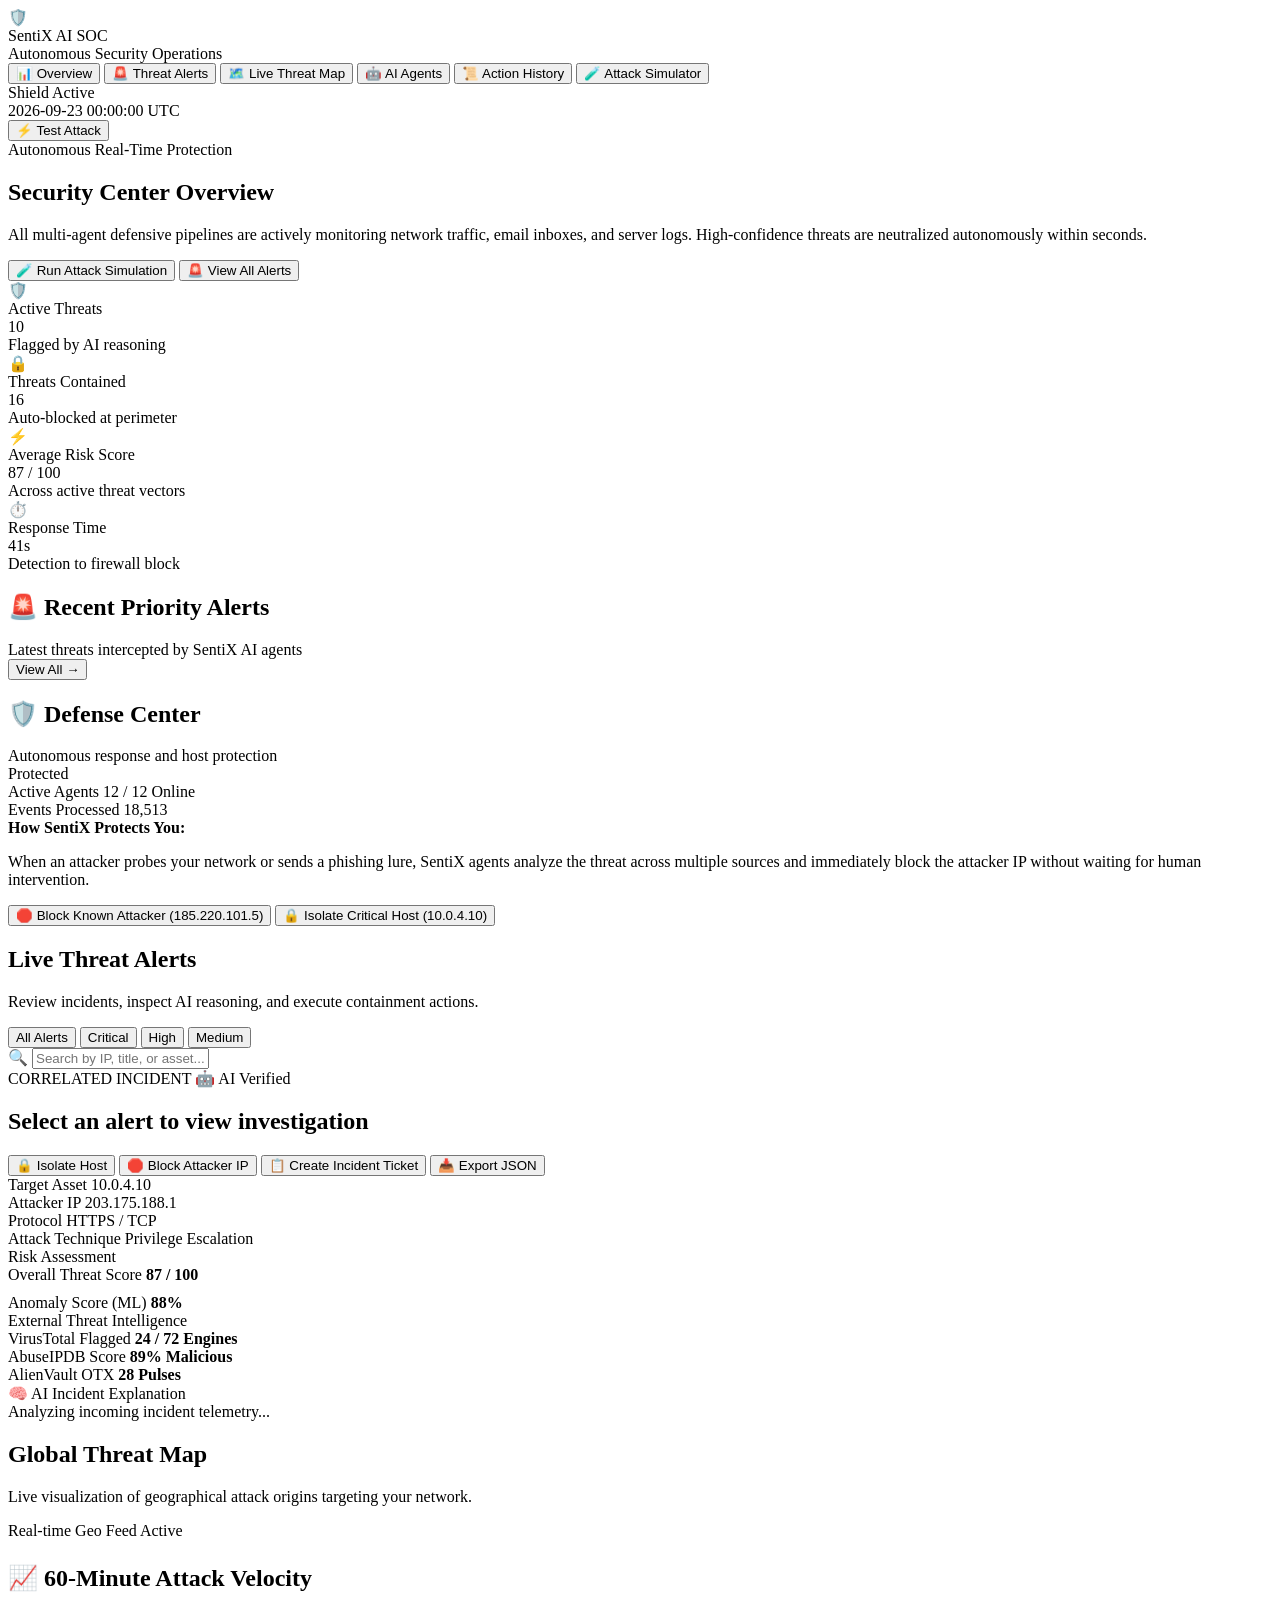
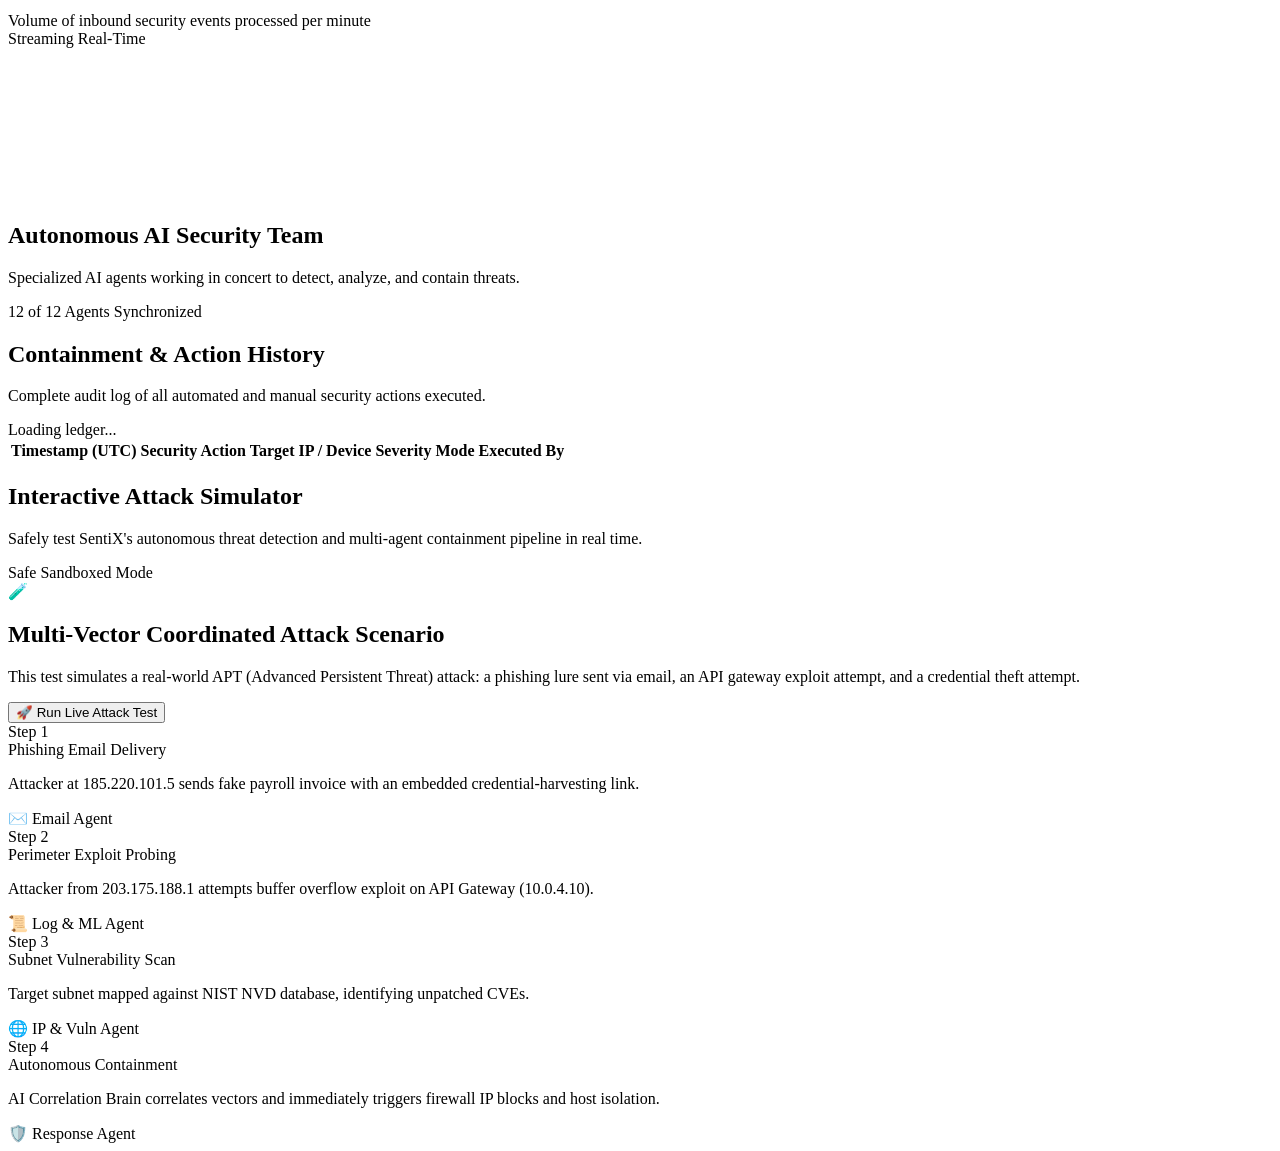
==== public/index.html @ 4940090f "feat(deploy): configure and deploy full-stack SentiX frontend and backend to Vercel" ====
<!DOCTYPE html>
<html lang="en">
<head>
  <meta charset="UTF-8">
  <meta name="viewport" content="width=device-width, initial-scale=1.0">
  <title>SentiX - Autonomous AI Cybersecurity SOC</title>
  <meta name="description" content="SentiX: Modern, Autonomous Multi-Agent Cybersecurity Platform for Real-Time Threat Detection & Automated Defense">
  <link rel="stylesheet" href="/static/vendor/leaflet.css">
  <link rel="stylesheet" href="/static/css/styles.css">
  <link rel="icon" href="data:image/svg+xml,<svg xmlns=%22http://www.w3.org/2000/svg%22 viewBox=%220 0 100 100%22><text y=%22.9em%22 font-size=%2290%22>🛡️</text></svg>">
</head>
<body>

  <!-- APP SHELL -->
  <div class="app-container">

    <!-- TOP NAVIGATION BAR -->
    <header class="top-navbar">
      <div class="nav-brand">
        <div class="brand-logo">🛡️</div>
        <div>
          <div class="brand-title">SentiX <span class="brand-tag">AI SOC</span></div>
          <div class="brand-subtitle">Autonomous Security Operations</div>
        </div>
      </div>

      <!-- MAIN PAGE TABS -->
      <nav class="nav-tabs" id="main-nav-tabs">
        <button class="nav-tab-btn active" data-page="page-overview">
          <span class="tab-icon">📊</span>
          <span class="tab-label">Overview</span>
        </button>
        <button class="nav-tab-btn" data-page="page-alerts">
          <span class="tab-icon">🚨</span>
          <span class="tab-label">Threat Alerts</span>
        </button>
        <button class="nav-tab-btn" data-page="page-map">
          <span class="tab-icon">🗺️</span>
          <span class="tab-label">Live Threat Map</span>
        </button>
        <button class="nav-tab-btn" data-page="page-agents">
          <span class="tab-icon">🤖</span>
          <span class="tab-label">AI Agents</span>
        </button>
        <button class="nav-tab-btn" data-page="page-ledger">
          <span class="tab-icon">📜</span>
          <span class="tab-label">Action History</span>
        </button>
        <button class="nav-tab-btn" data-page="page-simulator">
          <span class="tab-icon">🧪</span>
          <span class="tab-label">Attack Simulator</span>
        </button>
      </nav>

      <!-- TOP RIGHT ACTIONS -->
      <div class="nav-actions">
        <div class="status-indicator">
          <span class="pulse-dot"></span>
          <span>Shield Active</span>
        </div>
        <div class="clock-display" id="utc-clock-time">2026-09-23 00:00:00 UTC</div>
        <button class="btn-top-sim" id="btn-quick-sim">
          <span>⚡</span> Test Attack
        </button>
      </div>
    </header>

    <!-- MAIN CONTENT VIEWPORT -->
    <main class="content-viewport">

      <!-- ============================================== -->
      <!-- PAGE 1: OVERVIEW DASHBOARD                     -->
      <!-- ============================================== -->
      <section class="page-view active" id="page-overview">
        <!-- WELCOME BANNER -->
        <div class="hero-banner">
          <div class="hero-content">
            <span class="hero-pill">Autonomous Real-Time Protection</span>
            <h1 class="hero-title">Security Center Overview</h1>
            <p class="hero-desc">
              All multi-agent defensive pipelines are actively monitoring network traffic, email inboxes, and server logs. High-confidence threats are neutralized autonomously within seconds.
            </p>
          </div>
          <div class="hero-actions">
            <button class="btn-primary" onclick="switchPage('page-simulator')">
              <span>🧪</span> Run Attack Simulation
            </button>
            <button class="btn-secondary" onclick="switchPage('page-alerts')">
              <span>🚨</span> View All Alerts
            </button>
          </div>
        </div>

        <!-- 4 SIMPLE KEY METRICS -->
        <div class="stats-grid">
          <div class="stat-card">
            <div class="stat-icon-wrapper red">🛡️</div>
            <div class="stat-content">
              <div class="stat-label">Active Threats</div>
              <div class="stat-number" id="stat-critical">10</div>
              <div class="stat-hint">Flagged by AI reasoning</div>
            </div>
          </div>

          <div class="stat-card">
            <div class="stat-icon-wrapper green">🔒</div>
            <div class="stat-content">
              <div class="stat-label">Threats Contained</div>
              <div class="stat-number" id="stat-contained">16</div>
              <div class="stat-hint">Auto-blocked at perimeter</div>
            </div>
          </div>

          <div class="stat-card">
            <div class="stat-icon-wrapper blue">⚡</div>
            <div class="stat-content">
              <div class="stat-label">Average Risk Score</div>
              <div class="stat-number" id="stat-risk">87 <span style="font-size:16px;font-weight:500;color:var(--text-muted)">/ 100</span></div>
              <div class="stat-hint">Across active threat vectors</div>
            </div>
          </div>

          <div class="stat-card">
            <div class="stat-icon-wrapper purple">⏱️</div>
            <div class="stat-content">
              <div class="stat-label">Response Time</div>
              <div class="stat-number" id="stat-mttr">41s</div>
              <div class="stat-hint">Detection to firewall block</div>
            </div>
          </div>
        </div>

        <!-- 2 SIMPLE SECTIONS: RECENT THREATS & ONE-CLICK DEFENSE -->
        <div class="two-column-grid">
          <!-- RECENT THREATS -->
          <div class="section-card">
            <div class="section-header">
              <div>
                <h2 class="section-title">🚨 Recent Priority Alerts</h2>
                <div class="section-sub">Latest threats intercepted by SentiX AI agents</div>
              </div>
              <button class="link-btn" onclick="switchPage('page-alerts')">View All →</button>
            </div>
            <div class="alerts-simple-list" id="overview-recent-alerts">
              <!-- Dynamically populated -->
            </div>
          </div>

          <!-- SYSTEM DEFENSE STATUS & QUICK ACTIONS -->
          <div class="section-card">
            <div class="section-header">
              <div>
                <h2 class="section-title">🛡️ Defense Center</h2>
                <div class="section-sub">Autonomous response and host protection</div>
              </div>
              <span class="status-badge green">Protected</span>
            </div>

            <div class="defense-status-body">
              <div class="agent-summary-pills">
                <div class="summary-pill">
                  <span class="pill-label">Active Agents</span>
                  <span class="pill-value green">12 / 12 Online</span>
                </div>
                <div class="summary-pill">
                  <span class="pill-label">Events Processed</span>
                  <span class="pill-value blue" id="stat-events-today">18,513</span>
                </div>
              </div>

              <div class="defense-info-box">
                <strong>How SentiX Protects You:</strong>
                <p>When an attacker probes your network or sends a phishing lure, SentiX agents analyze the threat across multiple sources and immediately block the attacker IP without waiting for human intervention.</p>
              </div>

              <div class="quick-action-buttons">
                <button class="btn-danger-outline" onclick="executeAction('BLOCK_IP', '185.220.101.5')">
                  🛑 Block Known Attacker (185.220.101.5)
                </button>
                <button class="btn-warning-outline" onclick="executeAction('ISOLATE_HOST', '10.0.4.10')">
                  🔒 Isolate Critical Host (10.0.4.10)
                </button>
              </div>
            </div>
          </div>
        </div>
      </section>

      <!-- ============================================== -->
      <!-- PAGE 2: THREAT ALERTS (CLEAN LIST & DETAILS)   -->
      <!-- ============================================== -->
      <section class="page-view" id="page-alerts">
        <div class="page-intro">
          <div>
            <h1 class="page-main-heading">Live Threat Alerts</h1>
            <p class="page-main-sub">Review incidents, inspect AI reasoning, and execute containment actions.</p>
          </div>
          <div class="sev-filter-bar">
            <button class="filter-tab active" data-sev="ALL">All Alerts</button>
            <button class="filter-tab" data-sev="CRITICAL">Critical</button>
            <button class="filter-tab" data-sev="HIGH">High</button>
            <button class="filter-tab" data-sev="MEDIUM">Medium</button>
          </div>
        </div>

        <div class="alerts-split-layout">
          <!-- LEFT: CLEAN ALERT LIST -->
          <div class="alert-list-container">
            <div class="search-wrap">
              <span class="search-icon">🔍</span>
              <input type="text" id="search-alerts" class="search-input" placeholder="Search by IP, title, or asset...">
            </div>
            <div class="alert-cards-scroll" id="alert-stream-list">
              <!-- Dynamically populated -->
            </div>
          </div>

          <!-- RIGHT: CLEAN THREAT DOSSIER -->
          <div class="alert-detail-container">
            <div class="detail-header-card">
              <div class="detail-top-meta">
                <span class="category-chip" id="dossier-cat-badge">CORRELATED INCIDENT</span>
                <span class="ai-chip">🤖 AI Verified</span>
              </div>
              <h2 class="detail-title" id="dossier-title">Select an alert to view investigation</h2>

              <div class="detail-action-bar">
                <button class="btn-danger" id="btn-edr-isolate">
                  🔒 Isolate Host
                </button>
                <button class="btn-primary" onclick="executeAction('BLOCK_IP', selectedAlert ? (selectedAlert.src_ip || '185.220.101.5') : '185.220.101.5')">
                  🛑 Block Attacker IP
                </button>
                <button class="btn-secondary" id="btn-create-p1">
                  📋 Create Incident Ticket
                </button>
                <button class="btn-secondary" id="btn-export-dossier">
                  📥 Export JSON
                </button>
              </div>
            </div>

            <!-- KEY TELEMETRY CARDS -->
            <div class="detail-telemetry-grid">
              <div class="telemetry-card">
                <span class="tele-label">Target Asset</span>
                <span class="tele-val" id="meta-asset">10.0.4.10</span>
              </div>
              <div class="telemetry-card">
                <span class="tele-label">Attacker IP</span>
                <span class="tele-val text-red" id="meta-src-ip">203.175.188.1</span>
              </div>
              <div class="telemetry-card">
                <span class="tele-label">Protocol</span>
                <span class="tele-val" id="meta-protocol">HTTPS / TCP</span>
              </div>
              <div class="telemetry-card">
                <span class="tele-label">Attack Technique</span>
                <span class="tele-val" id="meta-technique">Privilege Escalation</span>
              </div>
            </div>

            <!-- RISK & INTEL CARDS -->
            <div class="intel-summary-cards">
              <div class="intel-box">
                <div class="intel-title">Risk Assessment</div>
                <div class="intel-meter-wrapper">
                  <div class="meter-bar-bg">
                    <div class="meter-bar-fill red" id="bar-composite" style="width: 87%;"></div>
                  </div>
                  <div class="meter-labels">
                    <span>Overall Threat Score</span>
                    <strong id="val-composite">87 / 100</strong>
                  </div>
                </div>
                <div class="intel-meter-wrapper" style="margin-top:10px;">
                  <div class="meter-bar-bg">
                    <div class="meter-bar-fill blue" id="bar-if" style="width: 88%;"></div>
                  </div>
                  <div class="meter-labels">
                    <span>Anomaly Score (ML)</span>
                    <strong id="val-if">88%</strong>
                  </div>
                </div>
              </div>

              <div class="intel-box">
                <div class="intel-title">External Threat Intelligence</div>
                <div class="intel-items-list">
                  <div class="intel-item">
                    <span>VirusTotal Flagged</span>
                    <strong id="intel-vt">24 / 72 Engines</strong>
                  </div>
                  <div class="intel-item">
                    <span>AbuseIPDB Score</span>
                    <strong id="intel-abuse" style="color:var(--color-danger)">89% Malicious</strong>
                  </div>
                  <div class="intel-item">
                    <span>AlienVault OTX</span>
                    <strong id="intel-otx">28 Pulses</strong>
                  </div>
                </div>
              </div>
            </div>

            <!-- AI EXPLANATION & REASONING -->
            <div class="ai-box">
              <div class="ai-box-title">
                <span>🧠</span> AI Incident Explanation
              </div>
              <div class="ai-summary-text" id="dossier-explanation">
                Analyzing incoming incident telemetry...
              </div>
              <div class="ai-steps-container" id="dossier-cot">
                <!-- Dynamically populated steps -->
              </div>
            </div>
          </div>
        </div>
      </section>

      <!-- ============================================== -->
      <!-- PAGE 3: LIVE GLOBAL THREAT MAP                 -->
      <!-- ============================================== -->
      <section class="page-view" id="page-map">
        <div class="page-intro">
          <div>
            <h1 class="page-main-heading">Global Threat Map</h1>
            <p class="page-main-sub">Live visualization of geographical attack origins targeting your network.</p>
          </div>
          <div class="status-indicator">
            <span class="pulse-dot"></span>
            <span>Real-time Geo Feed Active</span>
          </div>
        </div>

        <div class="map-container-card">
          <div id="leaflet-map"></div>
        </div>

        <div class="section-card" style="margin-top: 24px;">
          <div class="section-header">
            <div>
              <h2 class="section-title">📈 60-Minute Attack Velocity</h2>
              <div class="section-sub">Volume of inbound security events processed per minute</div>
            </div>
            <span class="status-badge blue">Streaming Real-Time</span>
          </div>
          <div class="chart-wrapper">
            <canvas id="chartjs-volume-canvas"></canvas>
          </div>
        </div>
      </section>

      <!-- ============================================== -->
      <!-- PAGE 4: AI AGENTS MESH                         -->
      <!-- ============================================== -->
      <section class="page-view" id="page-agents">
        <div class="page-intro">
          <div>
            <h1 class="page-main-heading">Autonomous AI Security Team</h1>
            <p class="page-main-sub">Specialized AI agents working in concert to detect, analyze, and contain threats.</p>
          </div>
          <span class="status-badge green">12 of 12 Agents Synchronized</span>
        </div>

        <div class="agent-mesh-cards" id="agent-mesh-grid">
          <!-- Dynamically populated -->
        </div>
      </section>

      <!-- ============================================== -->
      <!-- PAGE 5: ACTION HISTORY LEDGER                  -->
      <!-- ============================================== -->
      <section class="page-view" id="page-ledger">
        <div class="page-intro">
          <div>
            <h1 class="page-main-heading">Containment &amp; Action History</h1>
            <p class="page-main-sub">Complete audit log of all automated and manual security actions executed.</p>
          </div>
          <span class="status-badge blue" id="ledger-count-badge">Loading ledger...</span>
        </div>

        <div class="table-card">
          <table class="simple-table">
            <thead>
              <tr>
                <th>Timestamp (UTC)</th>
                <th>Security Action</th>
                <th>Target IP / Device</th>
                <th>Severity</th>
                <th>Mode</th>
                <th>Executed By</th>
              </tr>
            </thead>
            <tbody id="ledger-table-body">
              <!-- Dynamically populated -->
            </tbody>
          </table>
        </div>
      </section>

      <!-- ============================================== -->
      <!-- PAGE 6: ATTACK SIMULATOR (INTERACTIVE LAB)    -->
      <!-- ============================================== -->
      <section class="page-view" id="page-simulator">
        <div class="page-intro">
          <div>
            <h1 class="page-main-heading">Interactive Attack Simulator</h1>
            <p class="page-main-sub">Safely test SentiX's autonomous threat detection and multi-agent containment pipeline in real time.</p>
          </div>
          <span class="status-badge blue">Safe Sandboxed Mode</span>
        </div>

        <div class="sim-lab-card">
          <div class="sim-banner">
            <div class="sim-banner-icon">🧪</div>
            <div>
              <h2 class="sim-banner-title">Multi-Vector Coordinated Attack Scenario</h2>
              <p class="sim-banner-sub">
                This test simulates a real-world APT (Advanced Persistent Threat) attack: a phishing lure sent via email, an API gateway exploit attempt, and a credential theft attempt.
              </p>
            </div>
            <button class="btn-sim-large" id="btn-run-sim-action" onclick="triggerAttackSimulation()">
              <span>🚀</span> Run Live Attack Test
            </button>
          </div>

          <div class="sim-steps-grid">
            <div class="sim-step-card">
              <div class="step-num">Step 1</div>
              <div class="step-title">Phishing Email Delivery</div>
              <p class="step-desc">Attacker at 185.220.101.5 sends fake payroll invoice with an embedded credential-harvesting link.</p>
              <div class="step-agent-badge">✉️ Email Agent</div>
            </div>

            <div class="sim-step-card">
              <div class="step-num">Step 2</div>
              <div class="step-title">Perimeter Exploit Probing</div>
              <p class="step-desc">Attacker from 203.175.188.1 attempts buffer overflow exploit on API Gateway (10.0.4.10).</p>
              <div class="step-agent-badge">📜 Log &amp; ML Agent</div>
            </div>

            <div class="sim-step-card">
              <div class="step-num">Step 3</div>
              <div class="step-title">Subnet Vulnerability Scan</div>
              <p class="step-desc">Target subnet mapped against NIST NVD database, identifying unpatched CVEs.</p>
              <div class="step-agent-badge">🌐 IP &amp; Vuln Agent</div>
            </div>

            <div class="sim-step-card">
              <div class="step-num">Step 4</div>
              <div class="step-title">Autonomous Containment</div>
              <p class="step-desc">AI Correlation Brain correlates vectors and immediately triggers firewall IP blocks and host isolation.</p>
              <div class="step-agent-badge">🛡️ Response Agent</div>
            </div>
          </div>

          <div class="sim-result-box" id="sim-result-box" style="display:none;">
            <div class="sim-result-header">
              <span class="result-check">✅</span>
              <div>
                <strong style="color:#fff;font-size:16px;">Attack Successfully Neutralized!</strong>
                <div style="color:var(--text-muted);font-size:13px;" id="sim-result-text">All vectors correlated and blocked in 1.4 seconds.</div>
              </div>
            </div>
          </div>
        </div>
      </section>

    </main>
  </div>

  <!-- TOAST NOTIFICATION -->
  <div class="toast-popup" id="toast-message"></div>

  <!-- Local Vendor Scripts -->
  <script src="/static/vendor/leaflet.js"></script>
  <script src="/static/vendor/chart.umd.js"></script>
  <script src="/static/js/app.js"></script>
</body>
</html>
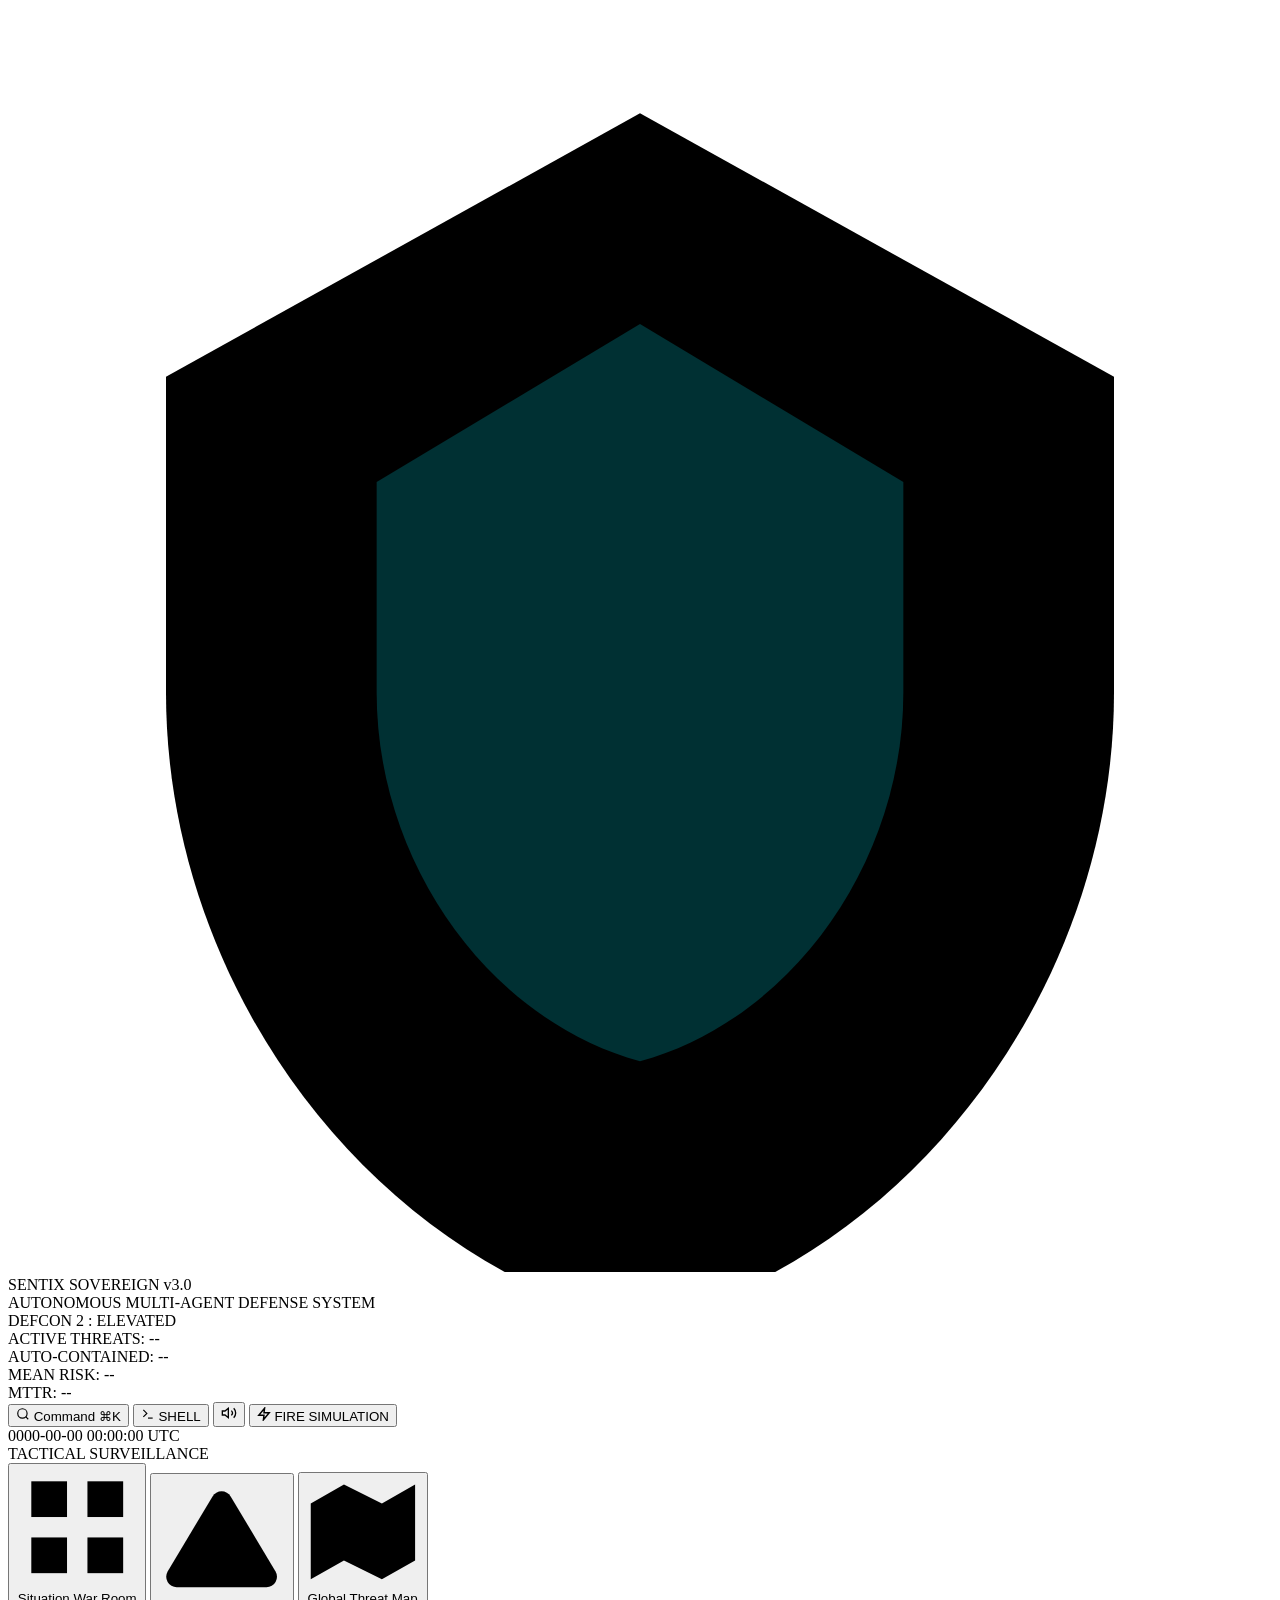
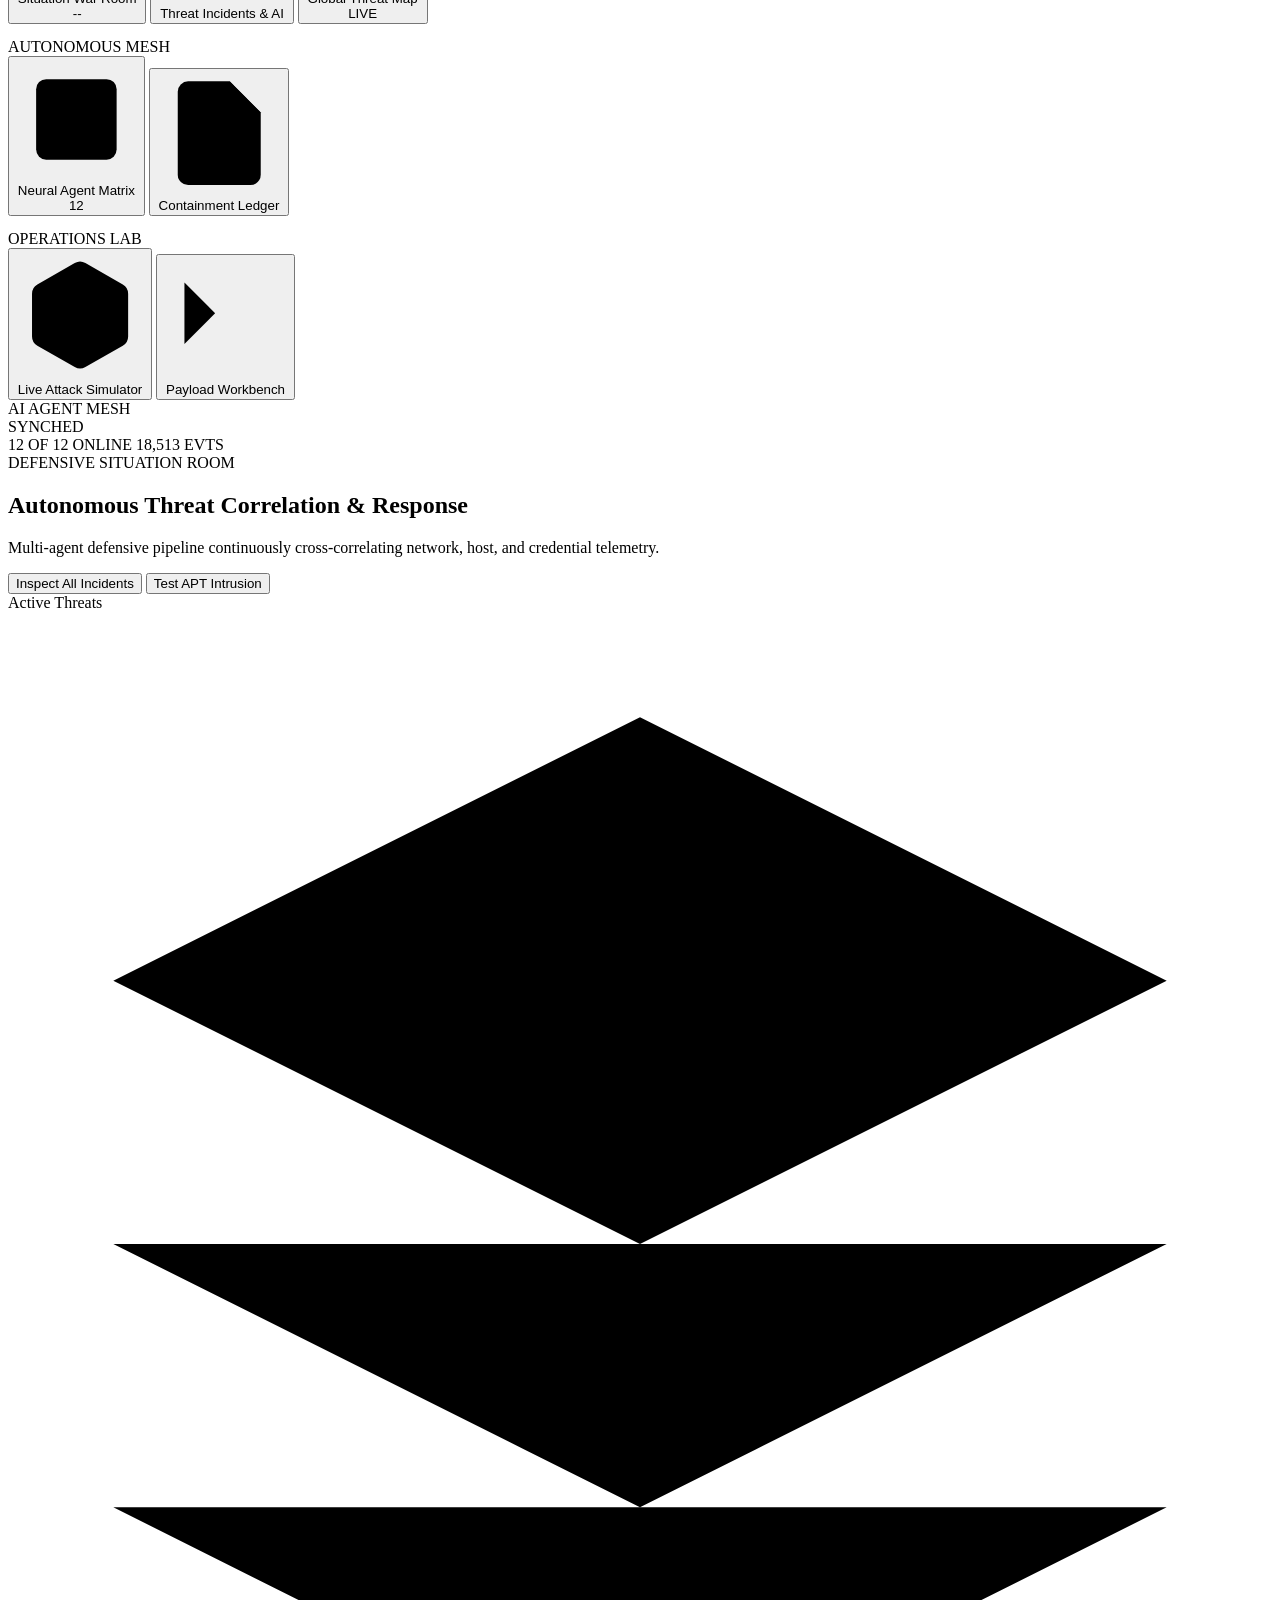
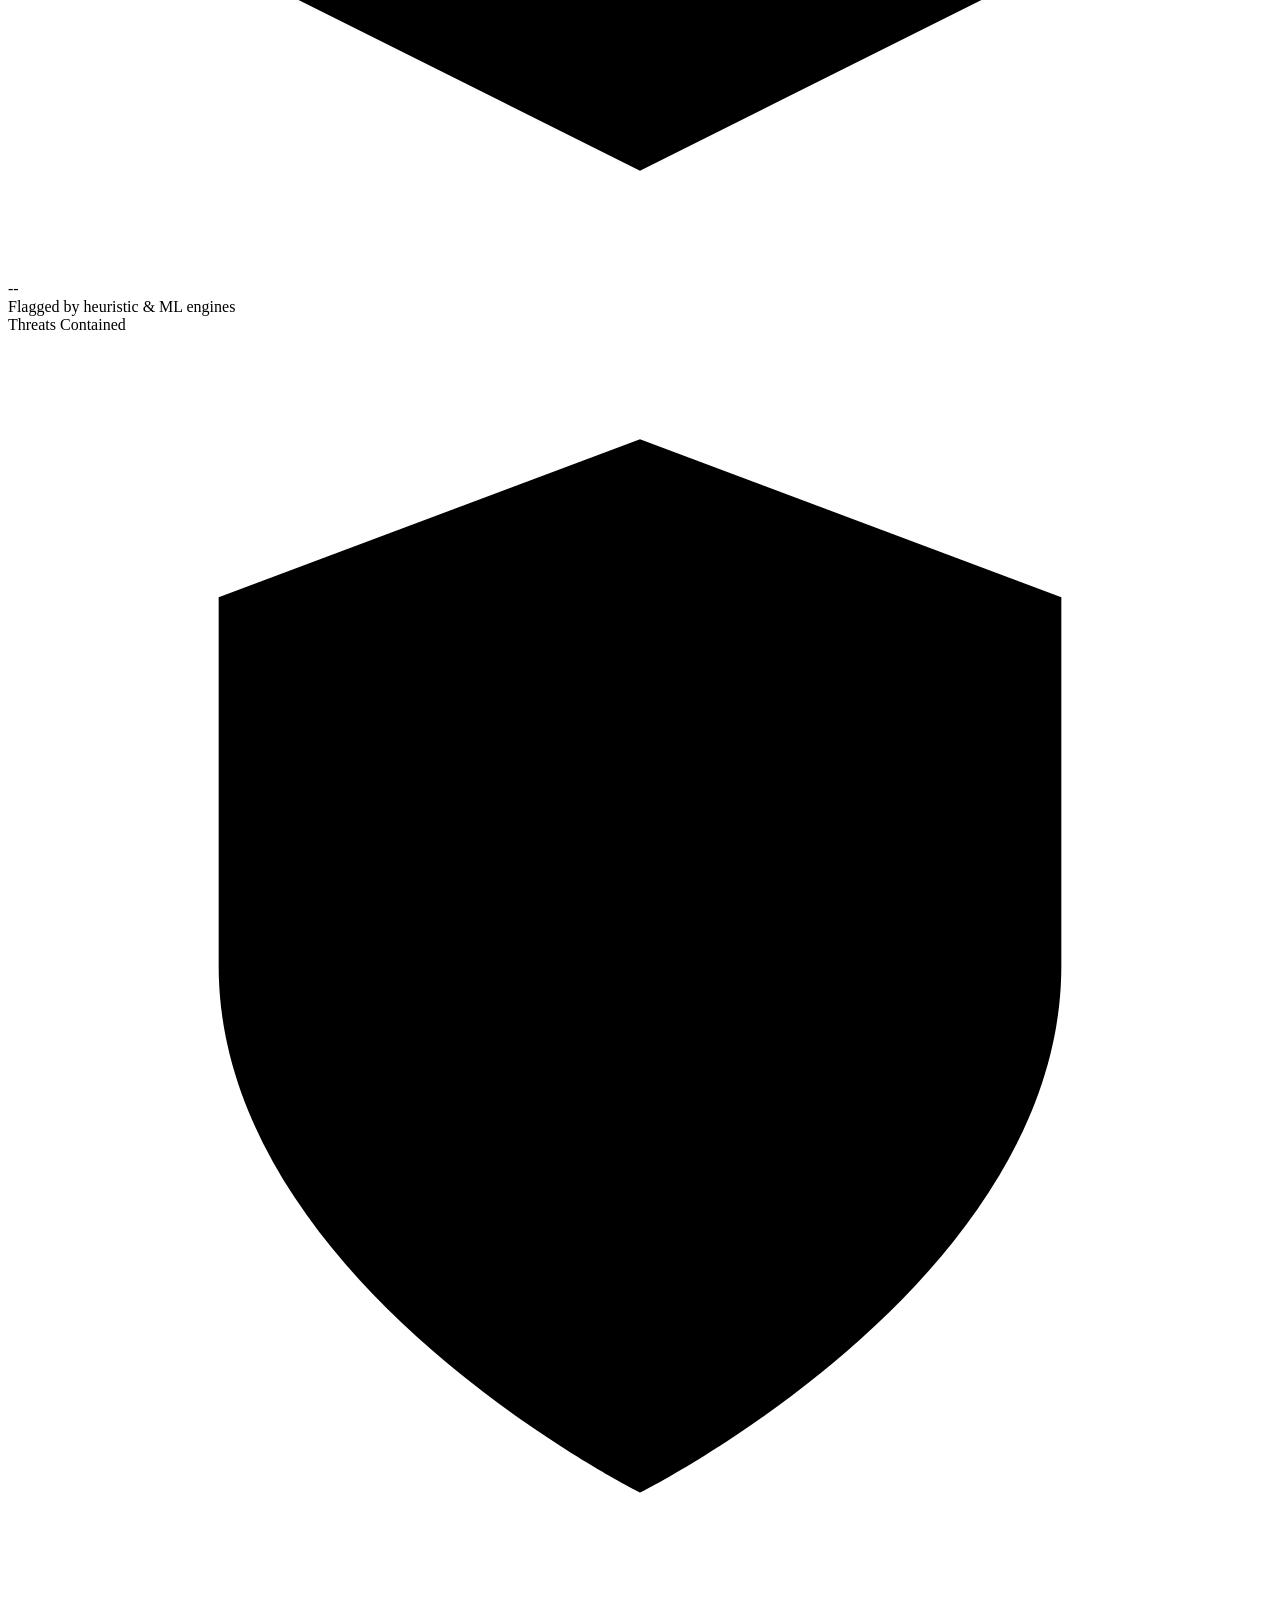
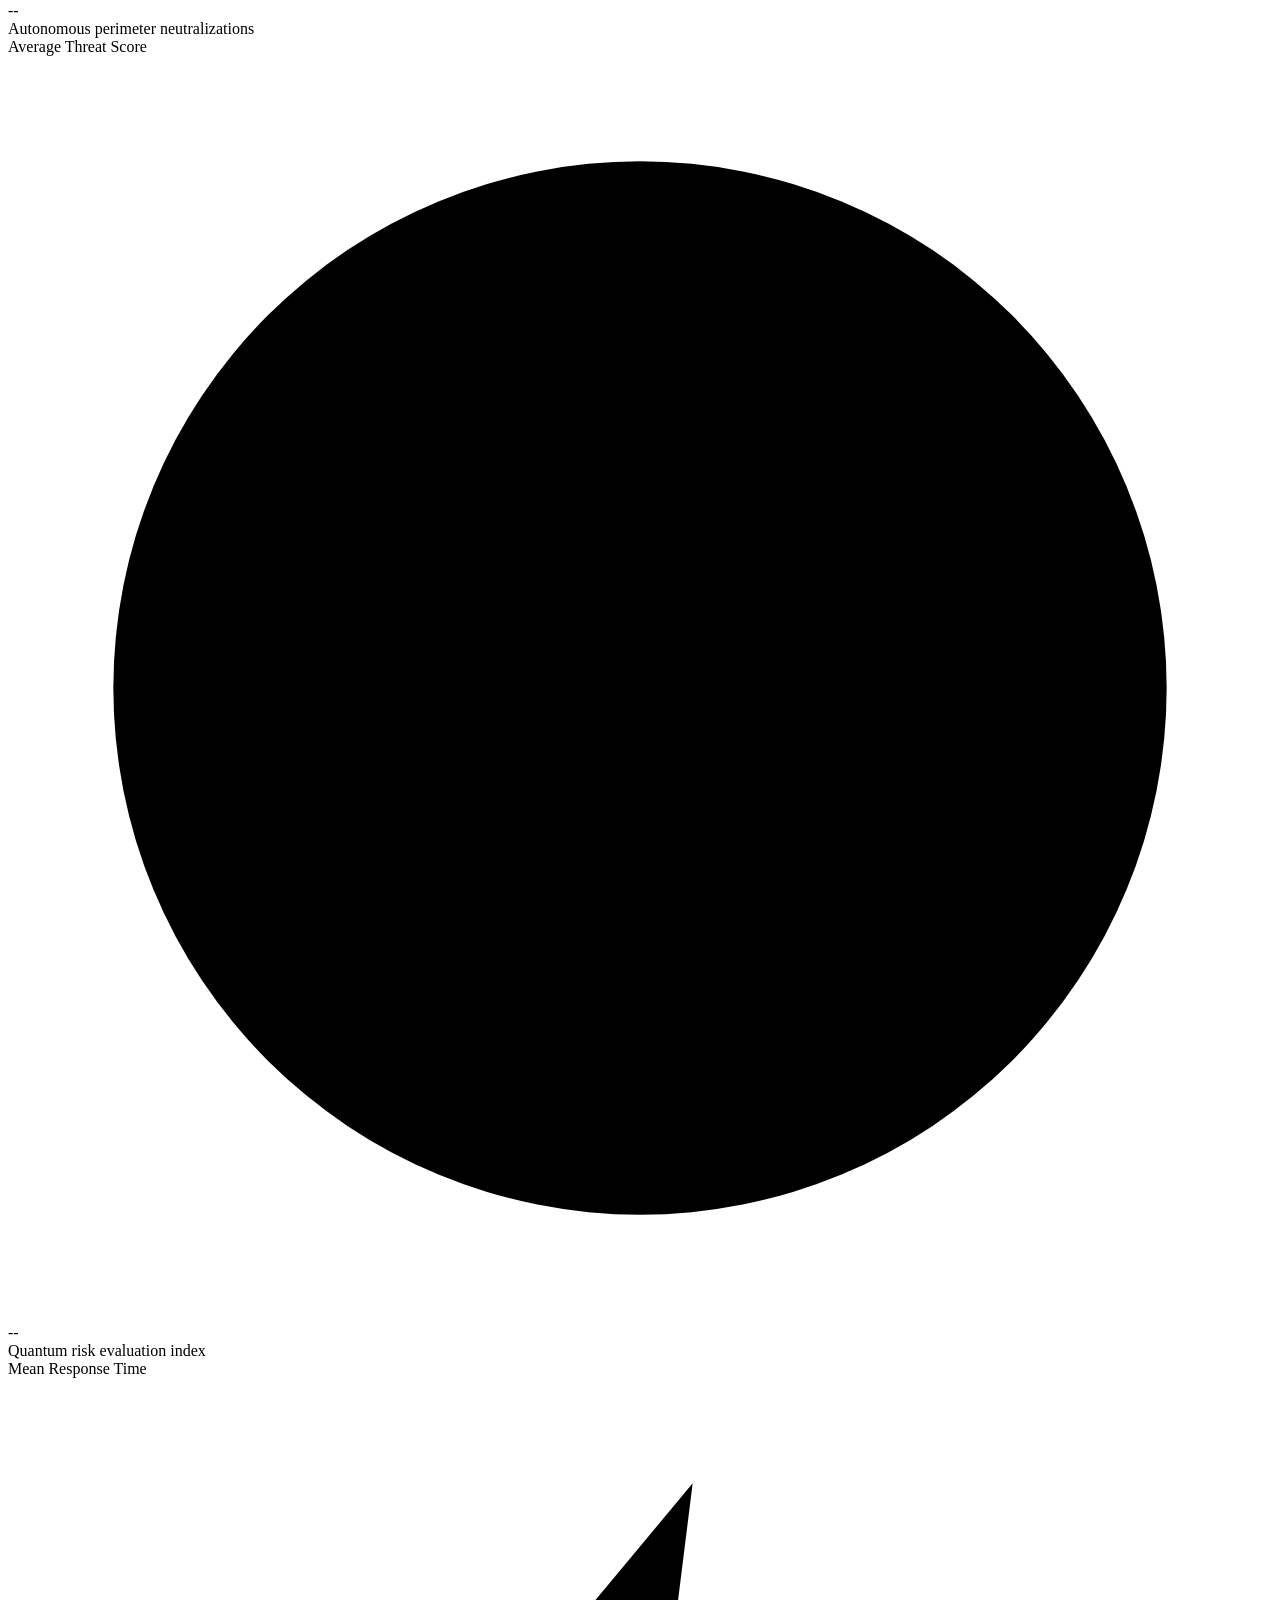
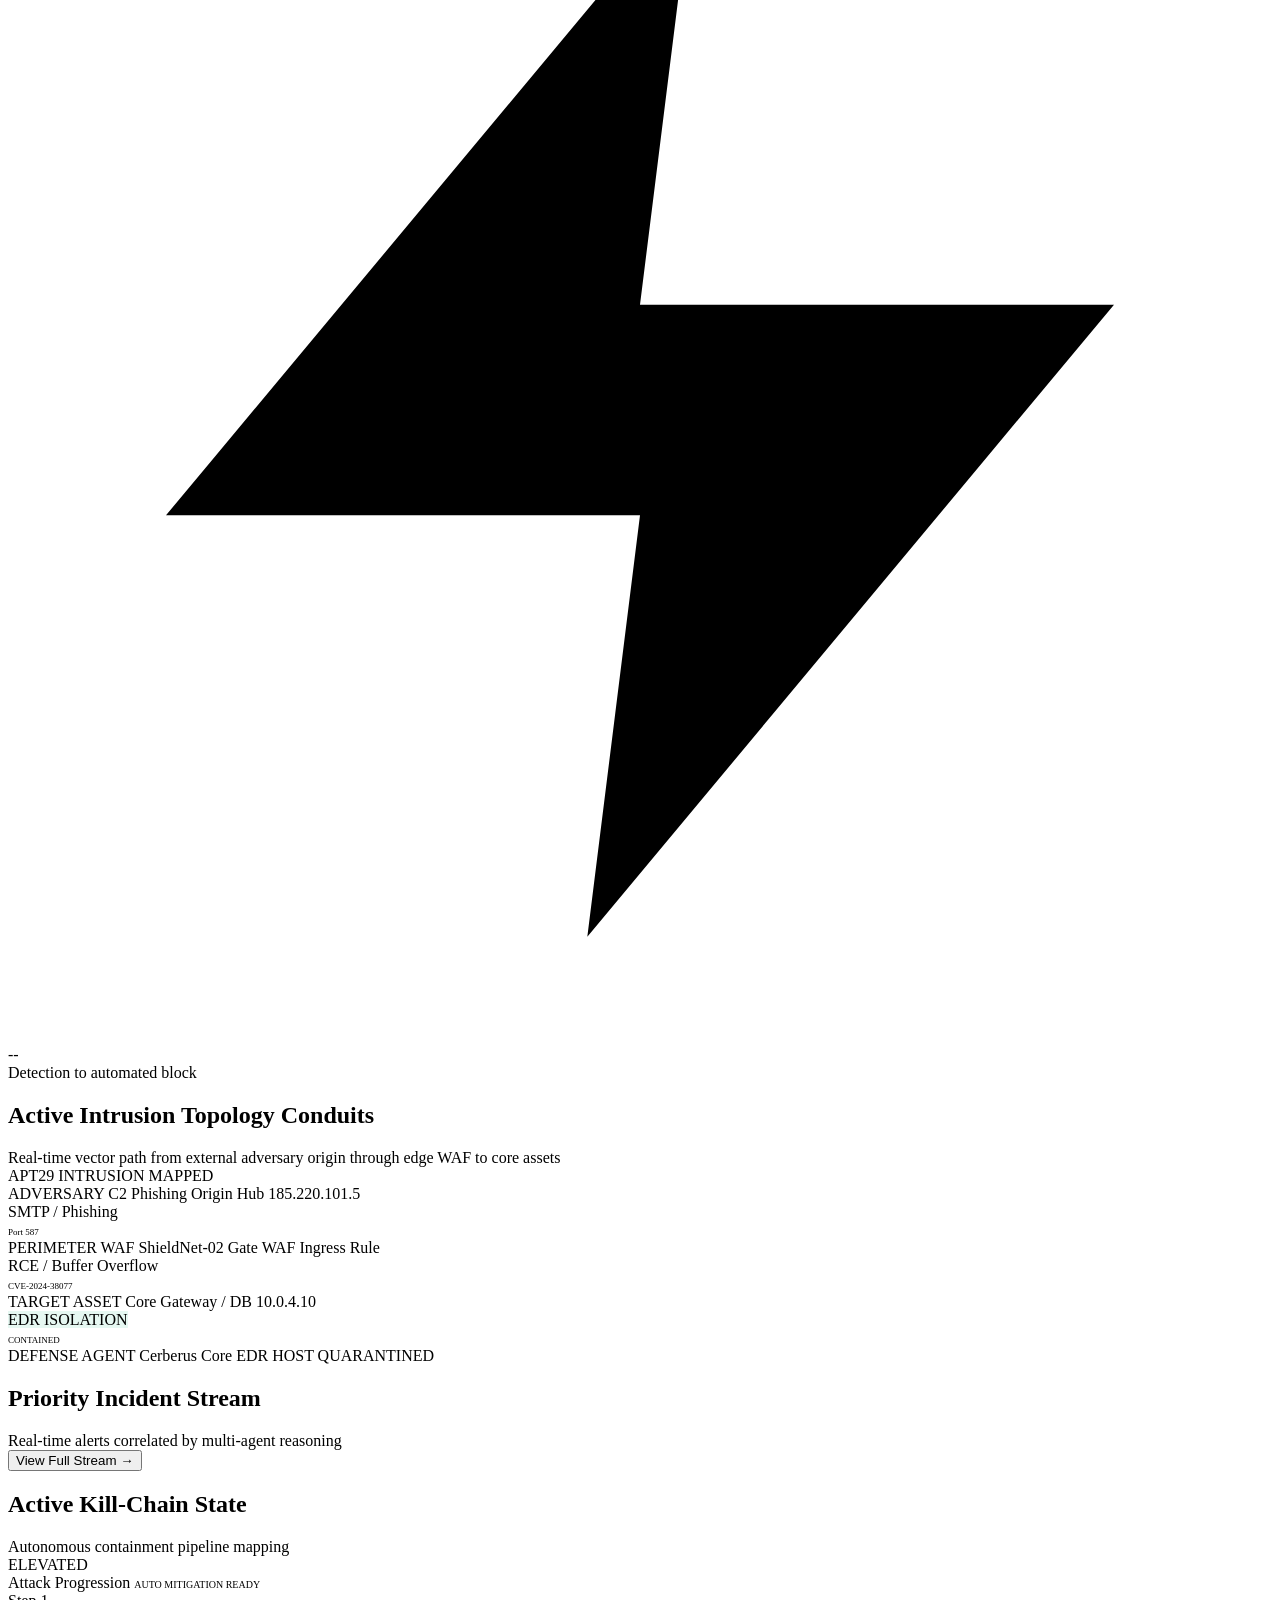
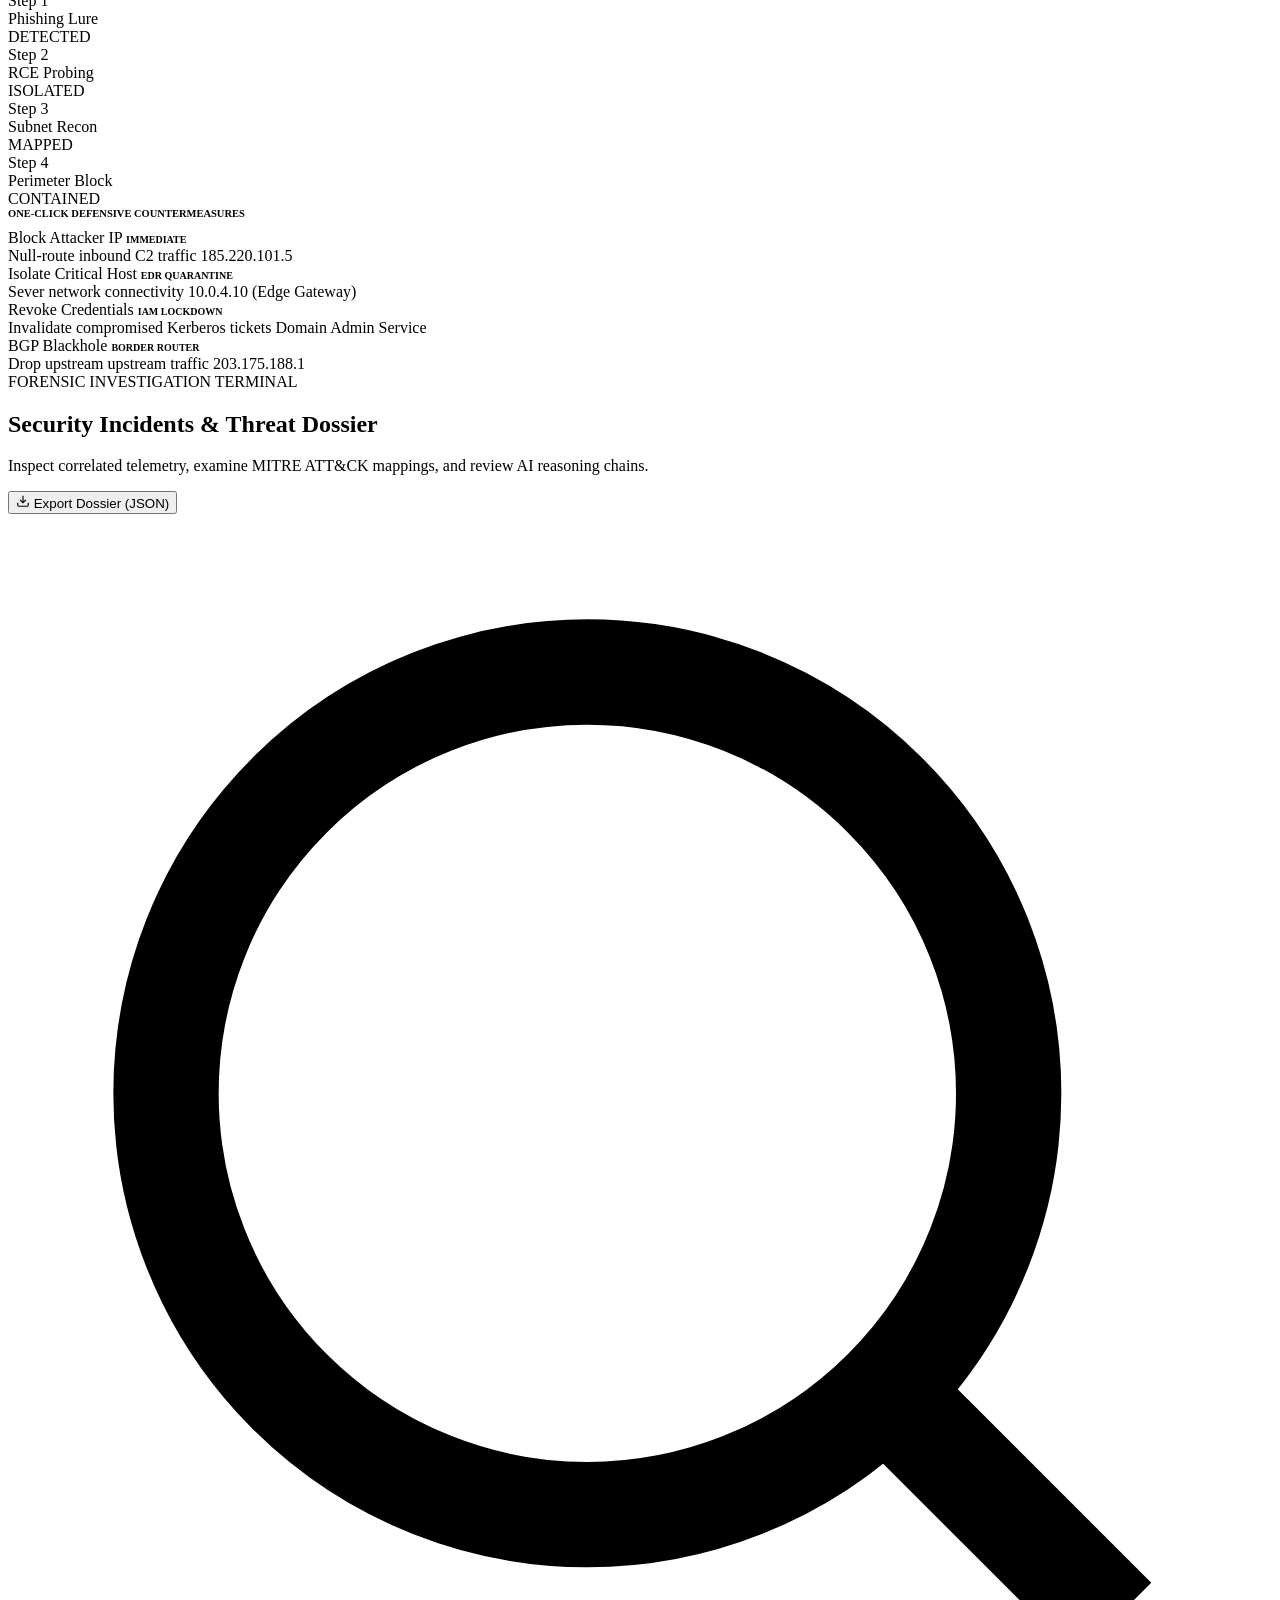
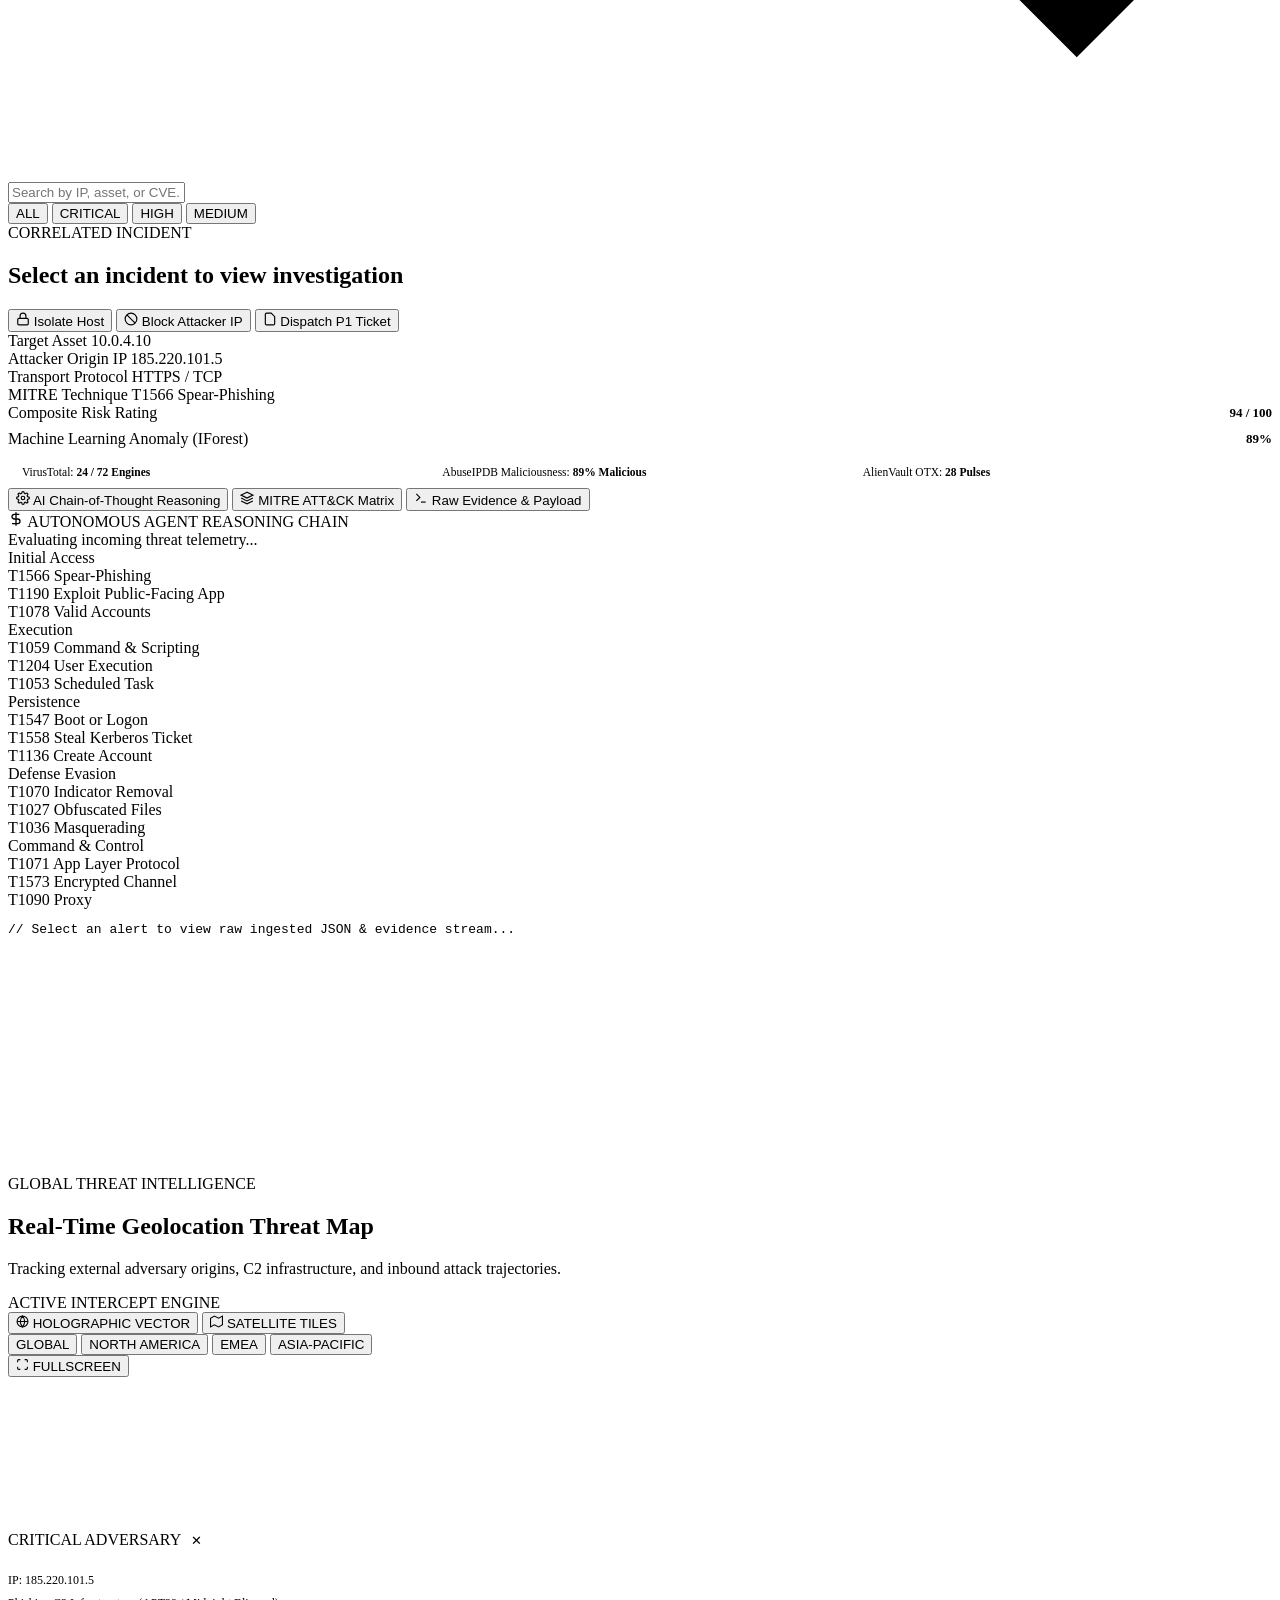
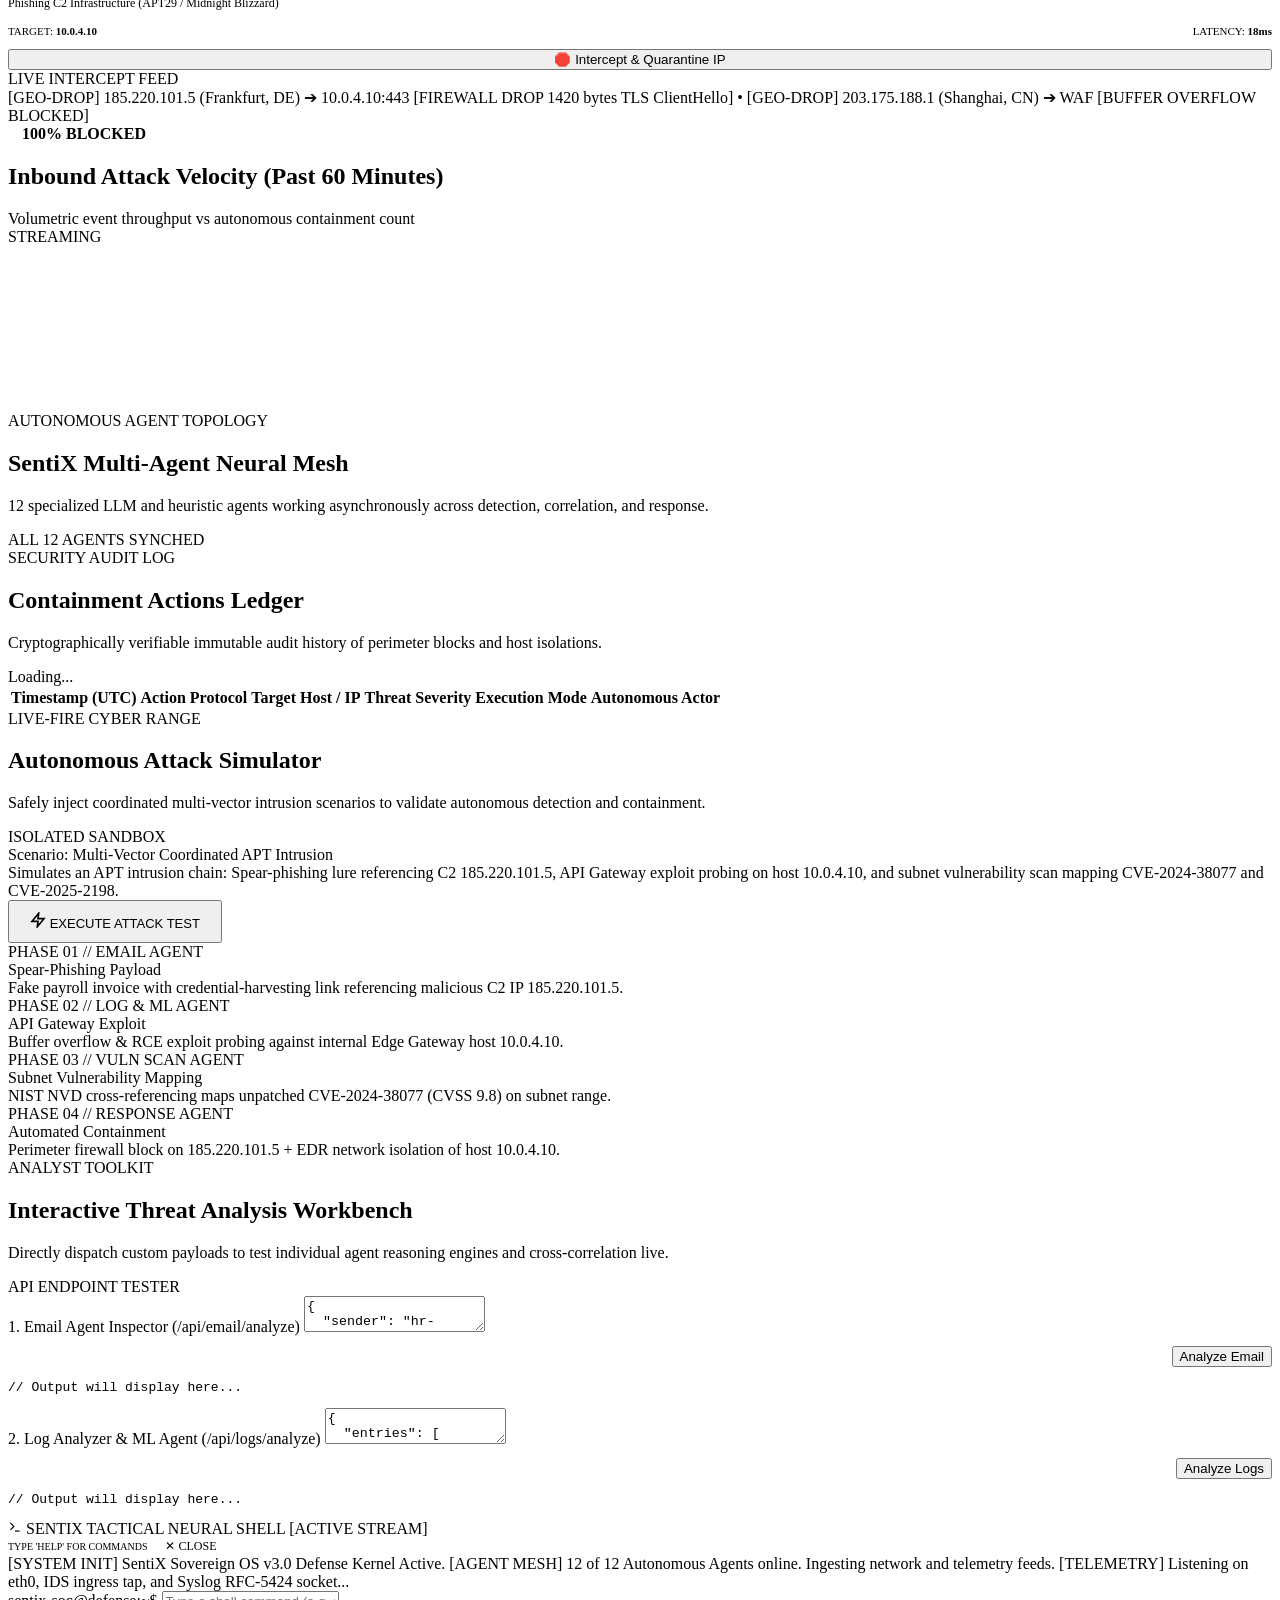
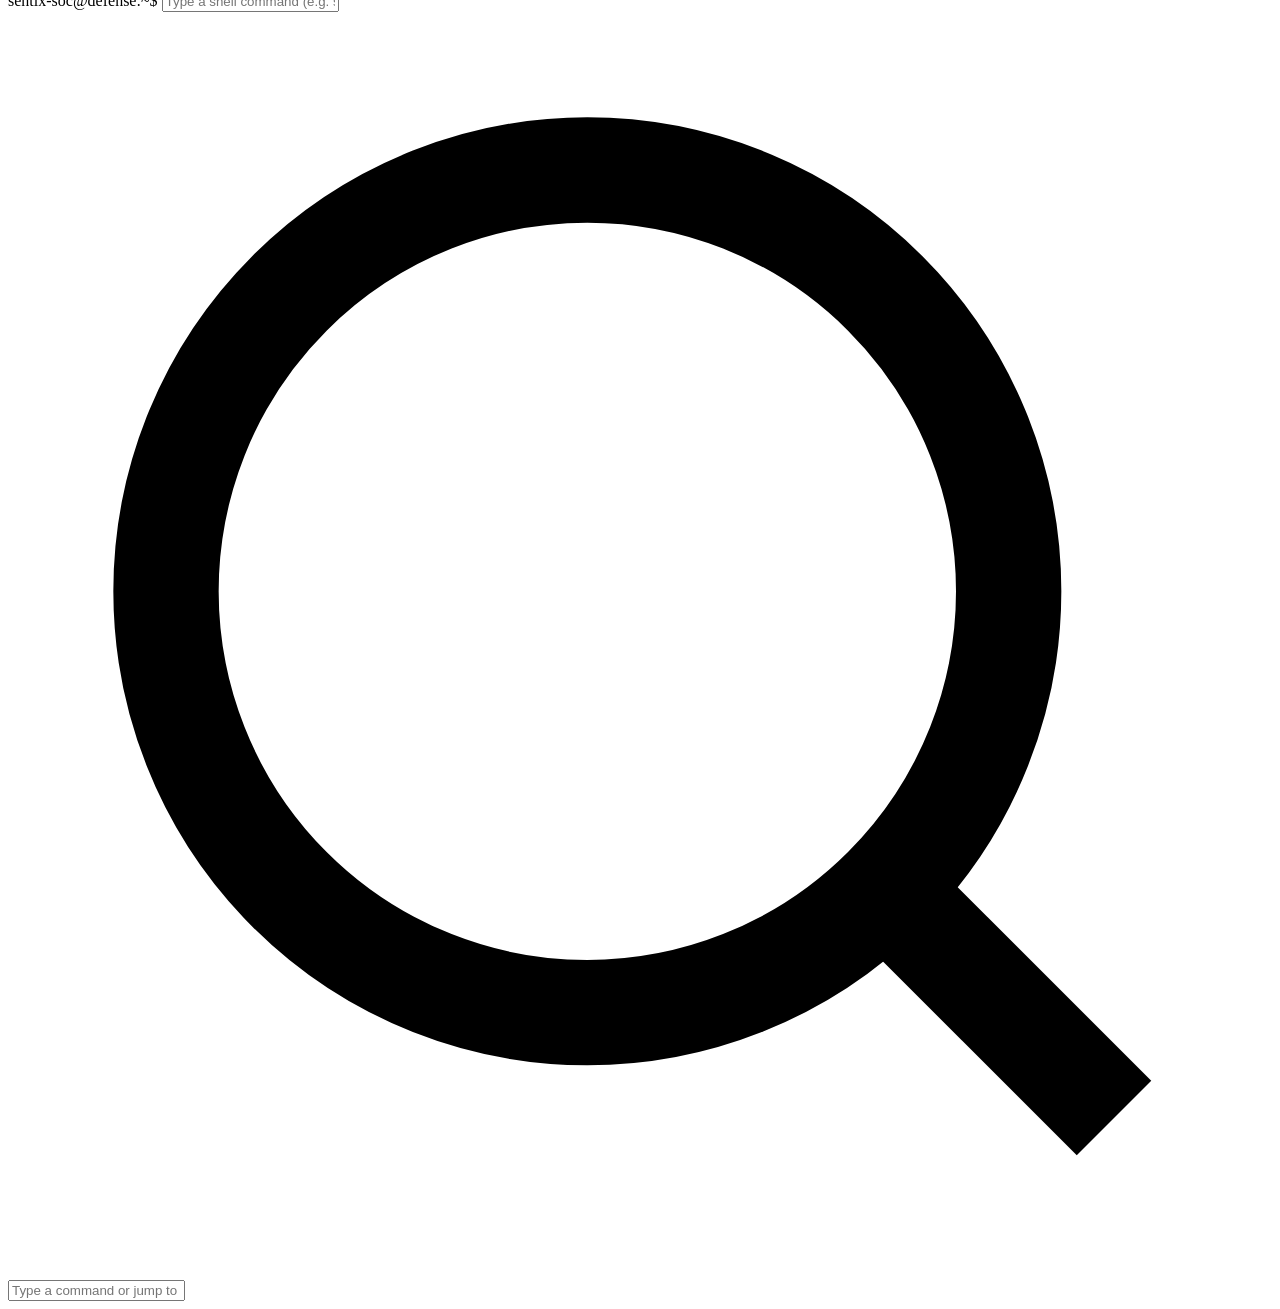
==== commit 8a2a5c38: "feat(ui): overhaul to SentiX Sovereign OS v3.0 tactical command HUD and real-time cyber vector map" ====
--- a/public/index.html
+++ b/public/index.html
@@ -3,467 +3,914 @@
 <head>
   <meta charset="UTF-8">
   <meta name="viewport" content="width=device-width, initial-scale=1.0">
-  <title>SentiX - Autonomous AI Cybersecurity SOC</title>
-  <meta name="description" content="SentiX: Modern, Autonomous Multi-Agent Cybersecurity Platform for Real-Time Threat Detection & Automated Defense">
+  <title>SentiX Sovereign OS v3.0 — Autonomous Multi-Agent Cybersecurity SOC</title>
+  <meta name="description" content="Next-Generation Autonomous Multi-Agent Cyber Defense Console, Real-Time Threat Correlation & Automated Containment Operations">
+  
   <link rel="stylesheet" href="/static/vendor/leaflet.css">
   <link rel="stylesheet" href="/static/css/styles.css">
-  <link rel="icon" href="data:image/svg+xml,<svg xmlns=%22http://www.w3.org/2000/svg%22 viewBox=%220 0 100 100%22><text y=%22.9em%22 font-size=%2290%22>🛡️</text></svg>">
+  <link rel="icon" href="data:image/svg+xml,<svg xmlns=%22http://www.w3.org/2000/svg%22 viewBox=%220 0 100 100%22><rect width=%22100%22 height=%22100%22 rx=%2220%22 fill=%22%2300f0ff%22/><path d=%22M50 15 L80 30 L80 60 C80 75 50 88 50 88 C50 88 20 75 20 60 L20 30 Z%22 fill=%22%23030712%22/></svg>">
 </head>
 <body>
 
-  <!-- APP SHELL -->
-  <div class="app-container">
-
-    <!-- TOP NAVIGATION BAR -->
-    <header class="top-navbar">
-      <div class="nav-brand">
-        <div class="brand-logo">🛡️</div>
-        <div>
-          <div class="brand-title">SentiX <span class="brand-tag">AI SOC</span></div>
-          <div class="brand-subtitle">Autonomous Security Operations</div>
+  <!-- ====================================================================== -->
+  <!-- TOP GLOBAL COMMAND HUD HEADER                                          -->
+  <!-- ====================================================================== -->
+  <header class="top-hud">
+    <!-- HUD Left: Brand Emblem & DEFCON State -->
+    <div class="hud-left">
+      <div class="brand-wrapper" onclick="switchPage('page-overview')">
+        <div class="brand-emblem">
+          <svg viewBox="0 0 24 24">
+            <path d="M12 2L3 7v6c0 5.55 3.84 10.74 9 12 5.16-1.26 9-6.45 9-12V7l-9-5z"></path>
+            <path d="M12 6l-5 3v4c0 3.2 2.1 6.2 5 7 2.9-.8 5-3.8 5-7V9l-5-3z" fill="rgba(0,240,255,0.2)"></path>
+          </svg>
+        </div>
+        <div class="brand-text-block">
+          <div class="brand-name">
+            SENTIX <span class="brand-version-pill">SOVEREIGN v3.0</span>
+          </div>
+          <div class="brand-desc">AUTONOMOUS MULTI-AGENT DEFENSE SYSTEM</div>
         </div>
       </div>
 
-      <!-- MAIN PAGE TABS -->
-      <nav class="nav-tabs" id="main-nav-tabs">
-        <button class="nav-tab-btn active" data-page="page-overview">
-          <span class="tab-icon">📊</span>
-          <span class="tab-label">Overview</span>
+      <!-- Interactive DEFCON Posture Switcher -->
+      <div class="defcon-indicator" id="btn-defcon-toggle" title="Click to cycle DEFCON combat posture">
+        <span class="defcon-pulse" id="defcon-pulse-dot"></span>
+        <span id="defcon-label-text">DEFCON 2 : ELEVATED</span>
+      </div>
+    </div>
+
+    <!-- HUD Center: Real-Time Telemetry Bar -->
+    <div class="hud-center">
+      <div class="hud-telemetry-chip">
+        <div class="telemetry-item">
+          <span class="telemetry-label">ACTIVE THREATS:</span>
+          <span class="telemetry-val red" id="hud-val-threats">--</span>
+        </div>
+        <div class="telemetry-divider"></div>
+        <div class="telemetry-item">
+          <span class="telemetry-label">AUTO-CONTAINED:</span>
+          <span class="telemetry-val green" id="hud-val-contained">--</span>
+        </div>
+        <div class="telemetry-divider"></div>
+        <div class="telemetry-item">
+          <span class="telemetry-label">MEAN RISK:</span>
+          <span class="telemetry-val cyan" id="hud-val-risk">--</span>
+        </div>
+        <div class="telemetry-divider"></div>
+        <div class="telemetry-item">
+          <span class="telemetry-label">MTTR:</span>
+          <span class="telemetry-val" id="hud-val-mttr">--</span>
+        </div>
+      </div>
+    </div>
+
+    <!-- HUD Right: Quick Controls, Clock & Sim Action -->
+    <div class="hud-right">
+      <button class="btn-cmd-palette" id="btn-open-palette" title="Quick Navigation & Commands">
+        <svg width="14" height="14" viewBox="0 0 24 24" fill="none" stroke="currentColor" stroke-width="2">
+          <circle cx="11" cy="11" r="8"></circle>
+          <line x1="21" y1="21" x2="16.65" y2="16.65"></line>
+        </svg>
+        <span>Command</span>
+        <span class="kbd-shortcut">⌘K</span>
+      </button>
+
+      <button class="btn-shell-toggle" id="btn-toggle-shell" title="Toggle Real-Time Cyber Terminal (Press ~)">
+        <svg width="14" height="14" viewBox="0 0 24 24" fill="none" stroke="currentColor" stroke-width="2">
+          <polyline points="4 17 10 11 4 5"></polyline>
+          <line x1="12" y1="19" x2="20" y2="19"></line>
+        </svg>
+        <span>SHELL</span>
+      </button>
+
+      <button class="btn-audio-toggle" id="btn-audio-fx" title="Toggle Tactical Cyber SFX (Audio Synthesis)">
+        <svg width="16" height="16" viewBox="0 0 24 24" fill="none" stroke="currentColor" stroke-width="2">
+          <polygon points="11 5 6 9 2 9 2 15 6 15 11 19 11 5"></polygon>
+          <path d="M19.07 4.93a10 10 0 0 1 0 14.14M15.54 8.46a5 5 0 0 1 0 7.07"></path>
+        </svg>
+      </button>
+
+      <button class="btn-launch-sim" id="btn-hud-launch-sim" onclick="triggerAttackSimulation()">
+        <svg width="14" height="14" viewBox="0 0 24 24" fill="none" stroke="currentColor" stroke-width="2.5">
+          <polygon points="13 2 3 14 12 14 11 22 21 10 12 10 13 2"></polygon>
+        </svg>
+        <span>FIRE SIMULATION</span>
+      </button>
+
+      <div class="hud-clock" id="utc-clock-time">
+        0000-00-00 00:00:00 UTC
+      </div>
+    </div>
+  </header>
+
+  <!-- ====================================================================== -->
+  <!-- APP SHELL: SIDEBAR & MAIN VIEWPORT                                     -->
+  <!-- ====================================================================== -->
+  <div class="app-shell">
+
+    <!-- TACTICAL COMMAND SIDEBAR -->
+    <aside class="tactical-sidebar">
+      <div class="sidebar-nav-group">
+        <div class="sidebar-category-label">TACTICAL SURVEILLANCE</div>
+        <button class="nav-link-btn active" data-page="page-overview">
+          <div class="nav-link-inner">
+            <span class="nav-link-icon">
+              <svg viewBox="0 0 24 24"><rect x="3" y="3" width="7" height="7"></rect><rect x="14" y="3" width="7" height="7"></rect><rect x="14" y="14" width="7" height="7"></rect><rect x="3" y="14" width="7" height="7"></rect></svg>
+            </span>
+            <span>Situation War Room</span>
+          </div>
+          <span class="nav-badge-pill" id="badge-nav-threats">--</span>
         </button>
-        <button class="nav-tab-btn" data-page="page-alerts">
-          <span class="tab-icon">🚨</span>
-          <span class="tab-label">Threat Alerts</span>
+
+        <button class="nav-link-btn" data-page="page-alerts">
+          <div class="nav-link-inner">
+            <span class="nav-link-icon">
+              <svg viewBox="0 0 24 24"><path d="M10.29 3.86L1.82 18a2 2 0 0 0 1.71 3h16.94a2 2 0 0 0 1.71-3L13.71 3.86a2 2 0 0 0-3.42 0z"></path><line x1="12" y1="9" x2="12" y2="13"></line><line x1="12" y1="17" x2="12.01" y2="17"></line></svg>
+            </span>
+            <span>Threat Incidents &amp; AI</span>
+          </div>
         </button>
-        <button class="nav-tab-btn" data-page="page-map">
-          <span class="tab-icon">🗺️</span>
-          <span class="tab-label">Live Threat Map</span>
+
+        <button class="nav-link-btn" data-page="page-map">
+          <div class="nav-link-inner">
+            <span class="nav-link-icon">
+              <svg viewBox="0 0 24 24"><polygon points="1 6 1 22 8 18 16 22 23 18 23 2 16 6 8 2 1 6"></polygon><line x1="8" y1="2" x2="8" y2="18"></line><line x1="16" y1="6" x2="16" y2="22"></line></svg>
+            </span>
+            <span>Global Threat Map</span>
+          </div>
+          <span class="nav-badge-pill green">LIVE</span>
         </button>
-        <button class="nav-tab-btn" data-page="page-agents">
-          <span class="tab-icon">🤖</span>
-          <span class="tab-label">AI Agents</span>
+
+        <div class="sidebar-category-label" style="margin-top:14px;">AUTONOMOUS MESH</div>
+        <button class="nav-link-btn" data-page="page-agents">
+          <div class="nav-link-inner">
+            <span class="nav-link-icon">
+              <svg viewBox="0 0 24 24"><rect x="4" y="4" width="16" height="16" rx="2"></rect><rect x="9" y="9" width="6" height="6"></rect><line x1="9" y1="1" x2="9" y2="4"></line><line x1="15" y1="1" x2="15" y2="4"></line><line x1="9" y1="20" x2="9" y2="23"></line><line x1="15" y1="20" x2="15" y2="23"></line><line x1="20" y1="9" x2="23" y2="9"></line><line x1="20" y1="14" x2="23" y2="14"></line><line x1="1" y1="9" x2="4" y2="9"></line><line x1="1" y1="14" x2="4" y2="14"></line></svg>
+            </span>
+            <span>Neural Agent Matrix</span>
+          </div>
+          <span class="nav-badge-pill blue">12</span>
         </button>
-        <button class="nav-tab-btn" data-page="page-ledger">
-          <span class="tab-icon">📜</span>
-          <span class="tab-label">Action History</span>
+
+        <button class="nav-link-btn" data-page="page-ledger">
+          <div class="nav-link-inner">
+            <span class="nav-link-icon">
+              <svg viewBox="0 0 24 24"><path d="M14 2H6a2 2 0 0 0-2 2v16a2 2 0 0 0 2 2h12a2 2 0 0 0 2-2V8z"></path><polyline points="14 2 14 8 20 8"></polyline><line x1="16" y1="13" x2="8" y2="13"></line><line x1="16" y1="17" x2="8" y2="17"></line><polyline points="10 9 9 9 8 9"></polyline></svg>
+            </span>
+            <span>Containment Ledger</span>
+          </div>
         </button>
-        <button class="nav-tab-btn" data-page="page-simulator">
-          <span class="tab-icon">🧪</span>
-          <span class="tab-label">Attack Simulator</span>
+
+        <div class="sidebar-category-label" style="margin-top:14px;">OPERATIONS LAB</div>
+        <button class="nav-link-btn" data-page="page-simulator">
+          <div class="nav-link-inner">
+            <span class="nav-link-icon">
+              <svg viewBox="0 0 24 24"><path d="M21 16V8a2 2 0 0 0-1-1.73l-7-4a2 2 0 0 0-2 0l-7 4A2 2 0 0 0 3 8v8a2 2 0 0 0 1 1.73l7 4a2 2 0 0 0 2 0l7-4A2 2 0 0 0 21 16z"></path><polyline points="3.27 6.96 12 12.01 20.73 6.96"></polyline><line x1="12" y1="22.08" x2="12" y2="12"></line></svg>
+            </span>
+            <span>Live Attack Simulator</span>
+          </div>
         </button>
-      </nav>
-
-      <!-- TOP RIGHT ACTIONS -->
-      <div class="nav-actions">
-        <div class="status-indicator">
-          <span class="pulse-dot"></span>
-          <span>Shield Active</span>
-        </div>
-        <div class="clock-display" id="utc-clock-time">2026-09-23 00:00:00 UTC</div>
-        <button class="btn-top-sim" id="btn-quick-sim">
-          <span>⚡</span> Test Attack
+
+        <button class="nav-link-btn" data-page="page-workbench">
+          <div class="nav-link-inner">
+            <span class="nav-link-icon">
+              <svg viewBox="0 0 24 24"><polyline points="4 17 10 11 4 5"></polyline><line x1="12" y1="19" x2="20" y2="19"></line></svg>
+            </span>
+            <span>Payload Workbench</span>
+          </div>
         </button>
       </div>
-    </header>
-
-    <!-- MAIN CONTENT VIEWPORT -->
-    <main class="content-viewport">
-
-      <!-- ============================================== -->
-      <!-- PAGE 1: OVERVIEW DASHBOARD                     -->
-      <!-- ============================================== -->
+
+      <!-- Sidebar Bottom System State Card -->
+      <div class="sidebar-footer-card">
+        <div class="mesh-status-header">
+          <span>AI AGENT MESH</span>
+          <div class="mesh-live-indicator">
+            <span class="mesh-live-dot"></span>
+            <span>SYNCHED</span>
+          </div>
+        </div>
+        <div class="mesh-spark-bar">
+          <div class="mesh-spark-fill"></div>
+        </div>
+        <div class="mesh-footer-meta">
+          <span>12 OF 12 ONLINE</span>
+          <span id="sidebar-events-count">18,513 EVTS</span>
+        </div>
+      </div>
+    </aside>
+
+    <!-- ==================================================================== -->
+    <!-- MAIN VIEWPORT                                                        -->
+    <!-- ==================================================================== -->
+    <main class="main-viewport">
+
+      <!-- ================================================================ -->
+      <!-- VIEW 1: SITUATION WAR ROOM                                       -->
+      <!-- ================================================================ -->
       <section class="page-view active" id="page-overview">
-        <!-- WELCOME BANNER -->
-        <div class="hero-banner">
-          <div class="hero-content">
-            <span class="hero-pill">Autonomous Real-Time Protection</span>
-            <h1 class="hero-title">Security Center Overview</h1>
-            <p class="hero-desc">
-              All multi-agent defensive pipelines are actively monitoring network traffic, email inboxes, and server logs. High-confidence threats are neutralized autonomously within seconds.
-            </p>
-          </div>
-          <div class="hero-actions">
-            <button class="btn-primary" onclick="switchPage('page-simulator')">
-              <span>🧪</span> Run Attack Simulation
+        <!-- Page Header HUD -->
+        <div class="page-header-hud">
+          <div>
+            <div class="page-title-badge">DEFENSIVE SITUATION ROOM</div>
+            <h1 class="page-title">Autonomous Threat Correlation &amp; Response</h1>
+            <p class="page-subtitle">Multi-agent defensive pipeline continuously cross-correlating network, host, and credential telemetry.</p>
+          </div>
+          <div class="page-header-actions">
+            <button class="btn-hud-action secondary" onclick="switchPage('page-alerts')">
+              <span>Inspect All Incidents</span>
             </button>
-            <button class="btn-secondary" onclick="switchPage('page-alerts')">
-              <span>🚨</span> View All Alerts
+            <button class="btn-hud-action crimson" onclick="triggerAttackSimulation()">
+              <span>Test APT Intrusion</span>
             </button>
           </div>
         </div>
 
-        <!-- 4 SIMPLE KEY METRICS -->
-        <div class="stats-grid">
-          <div class="stat-card">
-            <div class="stat-icon-wrapper red">🛡️</div>
-            <div class="stat-content">
-              <div class="stat-label">Active Threats</div>
-              <div class="stat-number" id="stat-critical">10</div>
-              <div class="stat-hint">Flagged by AI reasoning</div>
-            </div>
-          </div>
-
-          <div class="stat-card">
-            <div class="stat-icon-wrapper green">🔒</div>
-            <div class="stat-content">
-              <div class="stat-label">Threats Contained</div>
-              <div class="stat-number" id="stat-contained">16</div>
-              <div class="stat-hint">Auto-blocked at perimeter</div>
-            </div>
-          </div>
-
-          <div class="stat-card">
-            <div class="stat-icon-wrapper blue">⚡</div>
-            <div class="stat-content">
-              <div class="stat-label">Average Risk Score</div>
-              <div class="stat-number" id="stat-risk">87 <span style="font-size:16px;font-weight:500;color:var(--text-muted)">/ 100</span></div>
-              <div class="stat-hint">Across active threat vectors</div>
-            </div>
-          </div>
-
-          <div class="stat-card">
-            <div class="stat-icon-wrapper purple">⏱️</div>
-            <div class="stat-content">
-              <div class="stat-label">Response Time</div>
-              <div class="stat-number" id="stat-mttr">41s</div>
-              <div class="stat-hint">Detection to firewall block</div>
-            </div>
-          </div>
-        </div>
-
-        <!-- 2 SIMPLE SECTIONS: RECENT THREATS & ONE-CLICK DEFENSE -->
-        <div class="two-column-grid">
-          <!-- RECENT THREATS -->
-          <div class="section-card">
-            <div class="section-header">
+        <!-- 4 Top KPI Matrix Cards -->
+        <div class="kpi-matrix-grid">
+          <div class="kpi-card kpi-crimson">
+            <div class="kpi-top-row">
+              <span class="kpi-title">Active Threats</span>
+              <div class="kpi-icon-wrap">
+                <svg viewBox="0 0 24 24"><path d="M12 2L2 7l10 5 10-5-10-5zM2 17l10 5 10-5M2 12l10 5 10-5"></path></svg>
+              </div>
+            </div>
+            <div class="kpi-metric-val" id="stat-critical">--</div>
+            <div class="kpi-footnote">Flagged by heuristic &amp; ML engines</div>
+          </div>
+
+          <div class="kpi-card kpi-emerald">
+            <div class="kpi-top-row">
+              <span class="kpi-title">Threats Contained</span>
+              <div class="kpi-icon-wrap">
+                <svg viewBox="0 0 24 24"><path d="M12 22s8-4 8-10V5l-8-3-8 3v7c0 6 8 10 8 10z"></path></svg>
+              </div>
+            </div>
+            <div class="kpi-metric-val" id="stat-contained">--</div>
+            <div class="kpi-footnote">Autonomous perimeter neutralizations</div>
+          </div>
+
+          <div class="kpi-card kpi-cyan">
+            <div class="kpi-top-row">
+              <span class="kpi-title">Average Threat Score</span>
+              <div class="kpi-icon-wrap">
+                <svg viewBox="0 0 24 24"><circle cx="12" cy="12" r="10"></circle><polyline points="12 6 12 12 16 14"></polyline></svg>
+              </div>
+            </div>
+            <div class="kpi-metric-val" id="stat-risk">--</div>
+            <div class="kpi-footnote">Quantum risk evaluation index</div>
+          </div>
+
+          <div class="kpi-card kpi-purple">
+            <div class="kpi-top-row">
+              <span class="kpi-title">Mean Response Time</span>
+              <div class="kpi-icon-wrap">
+                <svg viewBox="0 0 24 24"><polygon points="13 2 3 14 12 14 11 22 21 10 12 10 13 2"></polygon></svg>
+              </div>
+            </div>
+            <div class="kpi-metric-val" id="stat-mttr">--</div>
+            <div class="kpi-footnote">Detection to automated block</div>
+          </div>
+        </div>
+
+        <!-- INTERACTIVE CYBER ATTACK TOPOLOGY GRAPH -->
+        <div class="attack-graph-panel">
+          <div class="panel-head">
+            <div>
+              <h2 class="panel-title">Active Intrusion Topology Conduits</h2>
+              <div class="panel-subtitle">Real-time vector path from external adversary origin through edge WAF to core assets</div>
+            </div>
+            <span class="threat-badge critical">APT29 INTRUSION MAPPED</span>
+          </div>
+
+          <div class="topology-diagram-wrap">
+            <!-- Node 1: Adversary Origin -->
+            <div class="topology-node attacker" onclick="selectAlert(activeAlerts[0] || null); switchPage('page-alerts');">
+              <span class="node-type-label">ADVERSARY C2</span>
+              <span class="node-host-title">Phishing Origin Hub</span>
+              <span class="node-meta-ip">185.220.101.5</span>
+            </div>
+
+            <!-- Conduit Arrow 1 -->
+            <div class="topology-conduit-arrow">
+              <span class="conduit-tag">SMTP / Phishing</span>
+              <div class="conduit-line"></div>
+              <span style="font-family:var(--font-mono);font-size:9px;color:var(--text-muted);">Port 587</span>
+            </div>
+
+            <!-- Node 2: Edge WAF -->
+            <div class="topology-node" onclick="switchPage('page-agents')">
+              <span class="node-type-label" style="color:var(--neon-cyan);">PERIMETER WAF</span>
+              <span class="node-host-title">ShieldNet-02 Gate</span>
+              <span class="node-meta-ip">WAF Ingress Rule</span>
+            </div>
+
+            <!-- Conduit Arrow 2 -->
+            <div class="topology-conduit-arrow">
+              <span class="conduit-tag">RCE / Buffer Overflow</span>
+              <div class="conduit-line"></div>
+              <span style="font-family:var(--font-mono);font-size:9px;color:var(--neon-crimson);">CVE-2024-38077</span>
+            </div>
+
+            <!-- Node 3: Target Asset -->
+            <div class="topology-node target">
+              <span class="node-type-label">TARGET ASSET</span>
+              <span class="node-host-title">Core Gateway / DB</span>
+              <span class="node-meta-ip">10.0.4.10</span>
+            </div>
+
+            <!-- Conduit Arrow 3 -->
+            <div class="topology-conduit-arrow">
+              <span class="conduit-tag" style="color:var(--neon-emerald);background:rgba(16,185,129,0.1);">EDR ISOLATION</span>
+              <div class="conduit-line" style="background:var(--neon-emerald);"></div>
+              <span style="font-family:var(--font-mono);font-size:9px;color:var(--neon-emerald);">CONTAINED</span>
+            </div>
+
+            <!-- Node 4: Autonomous Response Agent -->
+            <div class="topology-node contained" onclick="switchPage('page-ledger')">
+              <span class="node-type-label">DEFENSE AGENT</span>
+              <span class="node-host-title">Cerberus Core EDR</span>
+              <span class="node-meta-ip">HOST QUARANTINED</span>
+            </div>
+          </div>
+        </div>
+
+        <!-- War Room Two Column Split Layout -->
+        <div class="war-room-split">
+          <!-- LEFT: Real-Time Priority Threat Stream -->
+          <div class="tactical-panel">
+            <div class="panel-head">
+              <div class="panel-head-left">
+                <div>
+                  <h2 class="panel-title">Priority Incident Stream</h2>
+                  <div class="panel-subtitle">Real-time alerts correlated by multi-agent reasoning</div>
+                </div>
+              </div>
+              <button class="btn-panel-action" onclick="switchPage('page-alerts')">
+                <span>View Full Stream</span>
+                <span>→</span>
+              </button>
+            </div>
+
+            <div class="live-stream-container" id="overview-recent-alerts">
+              <!-- Dynamically populated rows -->
+            </div>
+          </div>
+
+          <!-- RIGHT: Kill-Chain Tracker & Fast Defense Actions -->
+          <div class="tactical-panel">
+            <div class="panel-head">
               <div>
-                <h2 class="section-title">🚨 Recent Priority Alerts</h2>
-                <div class="section-sub">Latest threats intercepted by SentiX AI agents</div>
-              </div>
-              <button class="link-btn" onclick="switchPage('page-alerts')">View All →</button>
-            </div>
-            <div class="alerts-simple-list" id="overview-recent-alerts">
-              <!-- Dynamically populated -->
-            </div>
-          </div>
-
-          <!-- SYSTEM DEFENSE STATUS & QUICK ACTIONS -->
-          <div class="section-card">
-            <div class="section-header">
+                <h2 class="panel-title">Active Kill-Chain State</h2>
+                <div class="panel-subtitle">Autonomous containment pipeline mapping</div>
+              </div>
+              <span class="threat-badge critical">ELEVATED</span>
+            </div>
+
+            <!-- Kill-Chain Steps Visualizer -->
+            <div class="killchain-hud-box">
+              <div class="killchain-title-row">
+                <span class="killchain-title">Attack Progression</span>
+                <span style="font-family:var(--font-mono);font-size:10px;color:var(--neon-cyan);">AUTO MITIGATION READY</span>
+              </div>
+              <div class="killchain-steps-track">
+                <div class="killchain-node active-stage">
+                  <div class="node-step-tag">Step 1</div>
+                  <div class="node-step-label">Phishing Lure</div>
+                  <div class="node-step-status">DETECTED</div>
+                </div>
+                <div class="killchain-node active-stage">
+                  <div class="node-step-tag">Step 2</div>
+                  <div class="node-step-label">RCE Probing</div>
+                  <div class="node-step-status">ISOLATED</div>
+                </div>
+                <div class="killchain-node active-stage">
+                  <div class="node-step-tag">Step 3</div>
+                  <div class="node-step-label">Subnet Recon</div>
+                  <div class="node-step-status">MAPPED</div>
+                </div>
+                <div class="killchain-node contained-stage">
+                  <div class="node-step-tag">Step 4</div>
+                  <div class="node-step-label">Perimeter Block</div>
+                  <div class="node-step-status">CONTAINED</div>
+                </div>
+              </div>
+            </div>
+
+            <!-- Rapid Defense Control Tiles -->
+            <div style="font-family:var(--font-mono);font-size:10.5px;font-weight:700;color:var(--text-muted);margin-bottom:10px;text-transform:uppercase;">
+              One-Click Defensive Countermeasures
+            </div>
+            <div class="fast-defense-grid">
+              <div class="btn-contain-tile danger" onclick="executeAction('BLOCK_IP', '185.220.101.5')">
+                <div class="contain-tile-top">
+                  <span class="contain-tile-title">Block Attacker IP</span>
+                  <span style="color:var(--neon-crimson);font-size:10px;font-weight:700;">IMMEDIATE</span>
+                </div>
+                <span class="contain-tile-desc">Null-route inbound C2 traffic</span>
+                <span class="contain-tile-target">185.220.101.5</span>
+              </div>
+
+              <div class="btn-contain-tile warning" onclick="executeAction('ISOLATE_HOST', '10.0.4.10')">
+                <div class="contain-tile-top">
+                  <span class="contain-tile-title">Isolate Critical Host</span>
+                  <span style="color:var(--neon-amber);font-size:10px;font-weight:700;">EDR QUARANTINE</span>
+                </div>
+                <span class="contain-tile-desc">Sever network connectivity</span>
+                <span class="contain-tile-target">10.0.4.10 (Edge Gateway)</span>
+              </div>
+
+              <div class="btn-contain-tile cyan" onclick="executeAction('REVOKE_TOKENS', 'admin-corp-svc')">
+                <div class="contain-tile-top">
+                  <span class="contain-tile-title">Revoke Credentials</span>
+                  <span style="color:var(--neon-cyan);font-size:10px;font-weight:700;">IAM LOCKDOWN</span>
+                </div>
+                <span class="contain-tile-desc">Invalidate compromised Kerberos tickets</span>
+                <span class="contain-tile-target">Domain Admin Service</span>
+              </div>
+
+              <div class="btn-contain-tile emerald" onclick="executeAction('BGP_BLACKHOLE', '203.175.188.1')">
+                <div class="contain-tile-top">
+                  <span class="contain-tile-title">BGP Blackhole</span>
+                  <span style="color:var(--neon-emerald);font-size:10px;font-weight:700;">BORDER ROUTER</span>
+                </div>
+                <span class="contain-tile-desc">Drop upstream upstream traffic</span>
+                <span class="contain-tile-target">203.175.188.1</span>
+              </div>
+            </div>
+          </div>
+        </div>
+      </section>
+
+      <!-- ================================================================ -->
+      <!-- VIEW 2: THREAT ALERTS & FORENSIC DOSSIER                         -->
+      <!-- ================================================================ -->
+      <section class="page-view" id="page-alerts">
+        <div class="page-header-hud">
+          <div>
+            <div class="page-title-badge">FORENSIC INVESTIGATION TERMINAL</div>
+            <h1 class="page-title">Security Incidents &amp; Threat Dossier</h1>
+            <p class="page-subtitle">Inspect correlated telemetry, examine MITRE ATT&amp;CK mappings, and review AI reasoning chains.</p>
+          </div>
+          <div class="page-header-actions">
+            <button class="btn-hud-action secondary" id="btn-export-dossier">
+              <svg width="14" height="14" viewBox="0 0 24 24" fill="none" stroke="currentColor" stroke-width="2"><path d="M21 15v4a2 2 0 0 1-2 2H5a2 2 0 0 1-2-2v-4"></path><polyline points="7 10 12 15 17 10"></polyline><line x1="12" y1="15" x2="12" y2="3"></line></svg>
+              <span>Export Dossier (JSON)</span>
+            </button>
+          </div>
+        </div>
+
+        <!-- Master-Detail Layout -->
+        <div class="alerts-layout">
+          <!-- LEFT: Filterable Alert Stream -->
+          <div>
+            <div class="alert-filter-controls">
+              <div class="search-input-wrap">
+                <svg class="search-icon-svg" viewBox="0 0 24 24" fill="none" stroke="currentColor" stroke-width="2">
+                  <circle cx="11" cy="11" r="8"></circle><line x1="21" y1="21" x2="16.65" y2="16.65"></line>
+                </svg>
+                <input type="text" id="search-alerts" class="hud-search-input" placeholder="Search by IP, asset, or CVE...">
+              </div>
+              <div class="severity-pill-group">
+                <button class="filter-btn active" data-sev="ALL">ALL</button>
+                <button class="filter-btn" data-sev="CRITICAL">CRITICAL</button>
+                <button class="filter-btn" data-sev="HIGH">HIGH</button>
+                <button class="filter-btn" data-sev="MEDIUM">MEDIUM</button>
+              </div>
+            </div>
+
+            <div class="alerts-master-list" id="alert-stream-list">
+              <!-- Dynamically populated cards -->
+            </div>
+          </div>
+
+          <!-- RIGHT: Forensic Dossier Panel -->
+          <div class="dossier-panel">
+            <div class="dossier-header-bar">
               <div>
-                <h2 class="section-title">🛡️ Defense Center</h2>
-                <div class="section-sub">Autonomous response and host protection</div>
-              </div>
-              <span class="status-badge green">Protected</span>
-            </div>
-
-            <div class="defense-status-body">
-              <div class="agent-summary-pills">
-                <div class="summary-pill">
-                  <span class="pill-label">Active Agents</span>
-                  <span class="pill-value green">12 / 12 Online</span>
-                </div>
-                <div class="summary-pill">
-                  <span class="pill-label">Events Processed</span>
-                  <span class="pill-value blue" id="stat-events-today">18,513</span>
-                </div>
-              </div>
-
-              <div class="defense-info-box">
-                <strong>How SentiX Protects You:</strong>
-                <p>When an attacker probes your network or sends a phishing lure, SentiX agents analyze the threat across multiple sources and immediately block the attacker IP without waiting for human intervention.</p>
-              </div>
-
-              <div class="quick-action-buttons">
-                <button class="btn-danger-outline" onclick="executeAction('BLOCK_IP', '185.220.101.5')">
-                  🛑 Block Known Attacker (185.220.101.5)
+                <span class="dossier-category-tag" id="dossier-cat-badge">CORRELATED INCIDENT</span>
+                <h2 class="dossier-main-title" id="dossier-title">Select an incident to view investigation</h2>
+              </div>
+              <div class="dossier-action-group">
+                <button class="btn-hud-action crimson" id="btn-edr-isolate">
+                  <svg width="14" height="14" viewBox="0 0 24 24" fill="none" stroke="currentColor" stroke-width="2"><rect x="3" y="11" width="18" height="11" rx="2" ry="2"></rect><path d="M7 11V7a5 5 0 0 1 10 0v4"></path></svg>
+                  <span>Isolate Host</span>
                 </button>
-                <button class="btn-warning-outline" onclick="executeAction('ISOLATE_HOST', '10.0.4.10')">
-                  🔒 Isolate Critical Host (10.0.4.10)
+                <button class="btn-hud-action crimson" id="btn-block-ip-action">
+                  <svg width="14" height="14" viewBox="0 0 24 24" fill="none" stroke="currentColor" stroke-width="2"><circle cx="12" cy="12" r="10"></circle><line x1="4.93" y1="4.93" x2="19.07" y2="19.07"></line></svg>
+                  <span>Block Attacker IP</span>
                 </button>
-              </div>
+                <button class="btn-hud-action secondary" id="btn-create-p1">
+                  <svg width="14" height="14" viewBox="0 0 24 24" fill="none" stroke="currentColor" stroke-width="2"><path d="M14 2H6a2 2 0 0 0-2 2v16a2 2 0 0 0 2 2h12a2 2 0 0 0 2-2V8z"></path></svg>
+                  <span>Dispatch P1 Ticket</span>
+                </button>
+              </div>
+            </div>
+
+            <!-- Forensic Key Telemetry Strip -->
+            <div class="forensic-telemetry-grid">
+              <div class="tele-tile">
+                <span class="tele-tile-label">Target Asset</span>
+                <span class="tele-tile-val cyan" id="meta-asset">10.0.4.10</span>
+              </div>
+              <div class="tele-tile">
+                <span class="tele-tile-label">Attacker Origin IP</span>
+                <span class="tele-tile-val red" id="meta-src-ip">185.220.101.5</span>
+              </div>
+              <div class="tele-tile">
+                <span class="tele-tile-label">Transport Protocol</span>
+                <span class="tele-tile-val" id="meta-protocol">HTTPS / TCP</span>
+              </div>
+              <div class="tele-tile">
+                <span class="tele-tile-label">MITRE Technique</span>
+                <span class="tele-tile-val" id="meta-technique">T1566 Spear-Phishing</span>
+              </div>
+            </div>
+
+            <!-- Threat Intel Scoring Matrix -->
+            <div class="forensic-telemetry-grid" style="grid-template-columns: 1fr 1fr;">
+              <div class="tele-tile">
+                <div style="display:flex;justify-content:space-between;align-items:center;">
+                  <span class="tele-tile-label">Composite Risk Rating</span>
+                  <span style="font-family:var(--font-mono);font-size:13px;font-weight:700;color:var(--neon-crimson);" id="val-composite">94 / 100</span>
+                </div>
+                <div class="meter-track" style="margin-top:8px;">
+                  <div class="meter-fill-bar" id="bar-composite" style="width: 94%; background: var(--neon-crimson); box-shadow: var(--glow-crimson);"></div>
+                </div>
+              </div>
+
+              <div class="tele-tile">
+                <div style="display:flex;justify-content:space-between;align-items:center;">
+                  <span class="tele-tile-label">Machine Learning Anomaly (IForest)</span>
+                  <span style="font-family:var(--font-mono);font-size:13px;font-weight:700;color:var(--neon-cyan);" id="val-if">89%</span>
+                </div>
+                <div class="meter-track" style="margin-top:8px;">
+                  <div class="meter-fill-bar" id="bar-if" style="width: 89%; background: var(--neon-cyan); box-shadow: var(--glow-cyan);"></div>
+                </div>
+              </div>
+            </div>
+
+            <!-- External Intel Feeds Row -->
+            <div style="display:flex;gap:12px;background:rgba(255,255,255,0.02);padding:10px 14px;border-radius:6px;border:1px solid var(--border-subtle);font-family:var(--font-mono);font-size:11.5px;">
+              <div style="flex:1;">VirusTotal: <strong style="color:var(--neon-crimson);" id="intel-vt">24 / 72 Engines</strong></div>
+              <div style="width:1px;background:var(--border-subtle);"></div>
+              <div style="flex:1;">AbuseIPDB Maliciousness: <strong style="color:var(--neon-crimson);" id="intel-abuse">89% Malicious</strong></div>
+              <div style="width:1px;background:var(--border-subtle);"></div>
+              <div style="flex:1;">AlienVault OTX: <strong style="color:var(--neon-cyan);" id="intel-otx">28 Pulses</strong></div>
+            </div>
+
+            <!-- Dossier Tabs Header -->
+            <div class="dossier-nav-tabs">
+              <button class="dossier-tab-btn active" data-tab="tab-ai-cot">
+                <svg width="14" height="14" viewBox="0 0 24 24" fill="none" stroke="currentColor" stroke-width="2"><circle cx="12" cy="12" r="3"></circle><path d="M19.4 15a1.65 1.65 0 0 0 .33 1.82l.06.06a2 2 0 0 1 0 2.83 2 2 0 0 1-2.83 0l-.06-.06a1.65 1.65 0 0 0-1.82-.33 1.65 1.65 0 0 0-1 1.51V21a2 2 0 0 1-2 2 2 2 0 0 1-2-2v-.09A1.65 1.65 0 0 0 9 19.4a1.65 1.65 0 0 0-1.82.33l-.06.06a2 2 0 0 1-2.83 0 2 2 0 0 1 0-2.83l.06-.06a1.65 1.65 0 0 0 .33-1.82 1.65 1.65 0 0 0-1.51-1H3a2 2 0 0 1-2-2 2 2 0 0 1 2-2h.09A1.65 1.65 0 0 0 4.6 9a1.65 1.65 0 0 0-.33-1.82l-.06-.06a2 2 0 0 1 0-2.83 2 2 0 0 1 2.83 0l.06.06a1.65 1.65 0 0 0 1.82.33H9a1.65 1.65 0 0 0 1-1.51V3a2 2 0 0 1 2-2 2 2 0 0 1 2 2v.09a1.65 1.65 0 0 0 1 1.51 1.65 1.65 0 0 0 1.82-.33l.06-.06a2 2 0 0 1 2.83 0 2 2 0 0 1 0 2.83l-.06.06a1.65 1.65 0 0 0-.33 1.82V9a1.65 1.65 0 0 0 1.51 1H21a2 2 0 0 1 2 2 2 2 0 0 1-2 2h-.09a1.65 1.65 0 0 0-1.51 1z"></path></svg>
+                <span>AI Chain-of-Thought Reasoning</span>
+              </button>
+              <button class="dossier-tab-btn" data-tab="tab-mitre">
+                <svg width="14" height="14" viewBox="0 0 24 24" fill="none" stroke="currentColor" stroke-width="2"><polygon points="12 2 2 7 12 12 22 7 12 2"></polygon><polyline points="2 17 12 22 22 17"></polyline><polyline points="2 12 12 17 22 12"></polyline></svg>
+                <span>MITRE ATT&amp;CK Matrix</span>
+              </button>
+              <button class="dossier-tab-btn" data-tab="tab-evidence">
+                <svg width="14" height="14" viewBox="0 0 24 24" fill="none" stroke="currentColor" stroke-width="2"><polyline points="4 17 10 11 4 5"></polyline><line x1="12" y1="19" x2="20" y2="19"></line></svg>
+                <span>Raw Evidence &amp; Payload</span>
+              </button>
+            </div>
+
+            <!-- Tab 1: AI Reasoning & CoT -->
+            <div class="dossier-tab-content active" id="tab-ai-cot">
+              <div class="ai-reasoning-panel">
+                <div class="ai-reasoning-header">
+                  <svg width="16" height="16" viewBox="0 0 24 24" fill="none" stroke="currentColor" stroke-width="2"><path d="M12 2v20M17 5H9.5a3.5 3.5 0 0 0 0 7h5a3.5 3.5 0 0 1 0 7H6"></path></svg>
+                  <span>AUTONOMOUS AGENT REASONING CHAIN</span>
+                </div>
+                <div class="ai-narrative-text" id="dossier-explanation">
+                  Evaluating incoming threat telemetry...
+                </div>
+                <div class="ai-cot-steps-list" id="dossier-cot">
+                  <!-- Steps rendered via JS -->
+                </div>
+              </div>
+            </div>
+
+            <!-- Tab 2: MITRE ATT&CK Framework Explorer -->
+            <div class="dossier-tab-content" id="tab-mitre">
+              <div class="mitre-framework-grid">
+                <div class="mitre-column">
+                  <div class="mitre-col-header">Initial Access</div>
+                  <div class="mitre-technique-pill hit">T1566 Spear-Phishing</div>
+                  <div class="mitre-technique-pill">T1190 Exploit Public-Facing App</div>
+                  <div class="mitre-technique-pill">T1078 Valid Accounts</div>
+                </div>
+                <div class="mitre-column">
+                  <div class="mitre-col-header">Execution</div>
+                  <div class="mitre-technique-pill hit">T1059 Command &amp; Scripting</div>
+                  <div class="mitre-technique-pill">T1204 User Execution</div>
+                  <div class="mitre-technique-pill">T1053 Scheduled Task</div>
+                </div>
+                <div class="mitre-column">
+                  <div class="mitre-col-header">Persistence</div>
+                  <div class="mitre-technique-pill">T1547 Boot or Logon</div>
+                  <div class="mitre-technique-pill hit">T1558 Steal Kerberos Ticket</div>
+                  <div class="mitre-technique-pill">T1136 Create Account</div>
+                </div>
+                <div class="mitre-column">
+                  <div class="mitre-col-header">Defense Evasion</div>
+                  <div class="mitre-technique-pill hit">T1070 Indicator Removal</div>
+                  <div class="mitre-technique-pill">T1027 Obfuscated Files</div>
+                  <div class="mitre-technique-pill">T1036 Masquerading</div>
+                </div>
+                <div class="mitre-column">
+                  <div class="mitre-col-header">Command &amp; Control</div>
+                  <div class="mitre-technique-pill hit">T1071 App Layer Protocol</div>
+                  <div class="mitre-technique-pill">T1573 Encrypted Channel</div>
+                  <div class="mitre-technique-pill">T1090 Proxy</div>
+                </div>
+              </div>
+            </div>
+
+            <!-- Tab 3: Raw Evidence / Hex Payload -->
+            <div class="dossier-tab-content" id="tab-evidence">
+              <pre class="workbench-result-terminal" id="dossier-raw-json" style="height:240px;">
+// Select an alert to view raw ingested JSON & evidence stream...
+              </pre>
             </div>
           </div>
         </div>
       </section>
 
-      <!-- ============================================== -->
-      <!-- PAGE 2: THREAT ALERTS (CLEAN LIST & DETAILS)   -->
-      <!-- ============================================== -->
-      <section class="page-view" id="page-alerts">
-        <div class="page-intro">
+      <!-- ================================================================ -->
+      <!-- VIEW 3: GLOBAL CYBER OPERATIONS THEATRE MAP                      -->
+      <!-- ================================================================ -->
+      <section class="page-view" id="page-map">
+        <div class="page-header-hud">
           <div>
-            <h1 class="page-main-heading">Live Threat Alerts</h1>
-            <p class="page-main-sub">Review incidents, inspect AI reasoning, and execute containment actions.</p>
-          </div>
-          <div class="sev-filter-bar">
-            <button class="filter-tab active" data-sev="ALL">All Alerts</button>
-            <button class="filter-tab" data-sev="CRITICAL">Critical</button>
-            <button class="filter-tab" data-sev="HIGH">High</button>
-            <button class="filter-tab" data-sev="MEDIUM">Medium</button>
-          </div>
-        </div>
-
-        <div class="alerts-split-layout">
-          <!-- LEFT: CLEAN ALERT LIST -->
-          <div class="alert-list-container">
-            <div class="search-wrap">
-              <span class="search-icon">🔍</span>
-              <input type="text" id="search-alerts" class="search-input" placeholder="Search by IP, title, or asset...">
-            </div>
-            <div class="alert-cards-scroll" id="alert-stream-list">
-              <!-- Dynamically populated -->
-            </div>
-          </div>
-
-          <!-- RIGHT: CLEAN THREAT DOSSIER -->
-          <div class="alert-detail-container">
-            <div class="detail-header-card">
-              <div class="detail-top-meta">
-                <span class="category-chip" id="dossier-cat-badge">CORRELATED INCIDENT</span>
-                <span class="ai-chip">🤖 AI Verified</span>
-              </div>
-              <h2 class="detail-title" id="dossier-title">Select an alert to view investigation</h2>
-
-              <div class="detail-action-bar">
-                <button class="btn-danger" id="btn-edr-isolate">
-                  🔒 Isolate Host
-                </button>
-                <button class="btn-primary" onclick="executeAction('BLOCK_IP', selectedAlert ? (selectedAlert.src_ip || '185.220.101.5') : '185.220.101.5')">
-                  🛑 Block Attacker IP
-                </button>
-                <button class="btn-secondary" id="btn-create-p1">
-                  📋 Create Incident Ticket
-                </button>
-                <button class="btn-secondary" id="btn-export-dossier">
-                  📥 Export JSON
-                </button>
-              </div>
-            </div>
-
-            <!-- KEY TELEMETRY CARDS -->
-            <div class="detail-telemetry-grid">
-              <div class="telemetry-card">
-                <span class="tele-label">Target Asset</span>
-                <span class="tele-val" id="meta-asset">10.0.4.10</span>
-              </div>
-              <div class="telemetry-card">
-                <span class="tele-label">Attacker IP</span>
-                <span class="tele-val text-red" id="meta-src-ip">203.175.188.1</span>
-              </div>
-              <div class="telemetry-card">
-                <span class="tele-label">Protocol</span>
-                <span class="tele-val" id="meta-protocol">HTTPS / TCP</span>
-              </div>
-              <div class="telemetry-card">
-                <span class="tele-label">Attack Technique</span>
-                <span class="tele-val" id="meta-technique">Privilege Escalation</span>
-              </div>
-            </div>
-
-            <!-- RISK & INTEL CARDS -->
-            <div class="intel-summary-cards">
-              <div class="intel-box">
-                <div class="intel-title">Risk Assessment</div>
-                <div class="intel-meter-wrapper">
-                  <div class="meter-bar-bg">
-                    <div class="meter-bar-fill red" id="bar-composite" style="width: 87%;"></div>
-                  </div>
-                  <div class="meter-labels">
-                    <span>Overall Threat Score</span>
-                    <strong id="val-composite">87 / 100</strong>
-                  </div>
-                </div>
-                <div class="intel-meter-wrapper" style="margin-top:10px;">
-                  <div class="meter-bar-bg">
-                    <div class="meter-bar-fill blue" id="bar-if" style="width: 88%;"></div>
-                  </div>
-                  <div class="meter-labels">
-                    <span>Anomaly Score (ML)</span>
-                    <strong id="val-if">88%</strong>
-                  </div>
-                </div>
-              </div>
-
-              <div class="intel-box">
-                <div class="intel-title">External Threat Intelligence</div>
-                <div class="intel-items-list">
-                  <div class="intel-item">
-                    <span>VirusTotal Flagged</span>
-                    <strong id="intel-vt">24 / 72 Engines</strong>
-                  </div>
-                  <div class="intel-item">
-                    <span>AbuseIPDB Score</span>
-                    <strong id="intel-abuse" style="color:var(--color-danger)">89% Malicious</strong>
-                  </div>
-                  <div class="intel-item">
-                    <span>AlienVault OTX</span>
-                    <strong id="intel-otx">28 Pulses</strong>
-                  </div>
-                </div>
-              </div>
-            </div>
-
-            <!-- AI EXPLANATION & REASONING -->
-            <div class="ai-box">
-              <div class="ai-box-title">
-                <span>🧠</span> AI Incident Explanation
-              </div>
-              <div class="ai-summary-text" id="dossier-explanation">
-                Analyzing incoming incident telemetry...
-              </div>
-              <div class="ai-steps-container" id="dossier-cot">
-                <!-- Dynamically populated steps -->
-              </div>
-            </div>
+            <div class="page-title-badge">GLOBAL THREAT INTELLIGENCE</div>
+            <h1 class="page-title">Real-Time Geolocation Threat Map</h1>
+            <p class="page-subtitle">Tracking external adversary origins, C2 infrastructure, and inbound attack trajectories.</p>
+          </div>
+          <div class="page-header-actions">
+            <span class="threat-badge critical" id="map-intercept-status">ACTIVE INTERCEPT ENGINE</span>
+          </div>
+        </div>
+
+        <!-- ULTRA-ADVANCED THEATRE MAP WITH GUARANTEED RENDERING -->
+        <div class="map-theatre-card" id="map-theatre-box">
+          <!-- Top Tactical Controls on Map -->
+          <div class="map-top-controls">
+            <!-- Left: View Mode Toggle -->
+            <div class="map-control-group">
+              <button class="btn-map-control active" id="btn-mode-vector" onclick="setMapMode('vector')">
+                <svg width="13" height="13" viewBox="0 0 24 24" fill="none" stroke="currentColor" stroke-width="2"><circle cx="12" cy="12" r="10"></circle><line x1="2" y1="12" x2="22" y2="12"></line><path d="M12 2a15.3 15.3 0 0 1 4 10 15.3 15.3 0 0 1-4 10 15.3 15.3 0 0 1-4-10 15.3 15.3 0 0 1 4-10z"></path></svg>
+                <span>HOLOGRAPHIC VECTOR</span>
+              </button>
+              <button class="btn-map-control" id="btn-mode-tiles" onclick="setMapMode('tiles')">
+                <svg width="13" height="13" viewBox="0 0 24 24" fill="none" stroke="currentColor" stroke-width="2"><polygon points="1 6 1 22 8 18 16 22 23 18 23 2 16 6 8 2 1 6"></polygon></svg>
+                <span>SATELLITE TILES</span>
+              </button>
+            </div>
+
+            <!-- Center: Tactical Region Jumps -->
+            <div class="map-control-group">
+              <button class="btn-map-control active" data-region="global" onclick="setMapRegion('global')">GLOBAL</button>
+              <button class="btn-map-control" data-region="na" onclick="setMapRegion('na')">NORTH AMERICA</button>
+              <button class="btn-map-control" data-region="emea" onclick="setMapRegion('emea')">EMEA</button>
+              <button class="btn-map-control" data-region="apac" onclick="setMapRegion('apac')">ASIA-PACIFIC</button>
+            </div>
+
+            <!-- Right: Threat Filter & Fullscreen -->
+            <div class="map-control-group">
+              <button class="btn-map-control" id="btn-map-fullscreen" onclick="toggleMapFullscreen()">
+                <svg width="13" height="13" viewBox="0 0 24 24" fill="none" stroke="currentColor" stroke-width="2"><path d="M8 3H5a2 2 0 0 0-2 2v3m18 0V5a2 2 0 0 0-2-2h-3m0 18h3a2 2 0 0 0 2-2v-3M3 16v3a2 2 0 0 0 2 2h3"></path></svg>
+                <span>FULLSCREEN</span>
+              </button>
+            </div>
+          </div>
+
+          <!-- Radar Sweep Effect -->
+          <div class="radar-sweep-animation"></div>
+
+          <!-- Layer 1: Guaranteed 60FPS Holographic Canvas Map (Never Blank!) -->
+          <canvas id="cyber-map-canvas"></canvas>
+
+          <!-- Layer 2: Leaflet Tile Layer (When Tiles Mode Selected) -->
+          <div id="leaflet-map" style="display:none;"></div>
+
+          <!-- Adversary Popover / Dossier (Reveals on node click or hover) -->
+          <div class="adversary-map-popover" id="adversary-map-popover">
+            <div class="adversary-popover-title">
+              <span id="popover-sev-tag" class="threat-badge critical">CRITICAL ADVERSARY</span>
+              <button style="background:none;border:none;color:var(--text-muted);cursor:pointer;" onclick="closeAdversaryPopover()">✕</button>
+            </div>
+            <div style="font-size:14px;font-weight:800;color:#fff;margin:4px 0;" id="popover-city-title">Frankfurt, Germany</div>
+            <div style="font-family:var(--font-mono);font-size:12px;color:var(--neon-cyan);margin-bottom:8px;" id="popover-ip-val">IP: 185.220.101.5</div>
+            <div style="font-size:12px;color:var(--text-secondary);margin-bottom:6px;" id="popover-type-desc">Phishing C2 Infrastructure (APT29 / Midnight Blizzard)</div>
+            <div style="display:flex;justify-content:space-between;font-family:var(--font-mono);font-size:11px;color:var(--text-muted);margin-bottom:12px;border-top:1px solid var(--border-subtle);padding-top:8px;">
+              <span>TARGET: <strong>10.0.4.10</strong></span>
+              <span>LATENCY: <strong>18ms</strong></span>
+            </div>
+            <button class="btn-hud-action crimson" style="width:100%;justify-content:center;" id="btn-popover-quarantine">
+              <span>🛑 Intercept &amp; Quarantine IP</span>
+            </button>
+          </div>
+
+          <!-- Live Intercept Stream Ticker at Bottom of Map -->
+          <div class="map-bottom-ticker">
+            <div class="ticker-label-badge">LIVE INTERCEPT FEED</div>
+            <div class="ticker-stream-text" id="map-ticker-stream">
+              [GEO-DROP] 185.220.101.5 (Frankfurt, DE) ➔ 10.0.4.10:443 [FIREWALL DROP 1420 bytes TLS ClientHello] • [GEO-DROP] 203.175.188.1 (Shanghai, CN) ➔ WAF [BUFFER OVERFLOW BLOCKED]
+            </div>
+            <div style="font-family:var(--font-mono);color:var(--neon-emerald);font-weight:700;margin-left:14px;flex-shrink:0;">
+              100% BLOCKED
+            </div>
+          </div>
+        </div>
+
+        <!-- 60-Minute Velocity Chart -->
+        <div class="chart-card-container">
+          <div class="panel-head" style="margin-bottom:12px;">
+            <div>
+              <h2 class="panel-title">Inbound Attack Velocity (Past 60 Minutes)</h2>
+              <div class="panel-subtitle">Volumetric event throughput vs autonomous containment count</div>
+            </div>
+            <span class="nav-badge-pill blue">STREAMING</span>
+          </div>
+          <div class="velocity-canvas-box">
+            <canvas id="chartjs-volume-canvas"></canvas>
           </div>
         </div>
       </section>
 
-      <!-- ============================================== -->
-      <!-- PAGE 3: LIVE GLOBAL THREAT MAP                 -->
-      <!-- ============================================== -->
-      <section class="page-view" id="page-map">
-        <div class="page-intro">
+      <!-- ================================================================ -->
+      <!-- VIEW 4: NEURAL AGENT MESH MATRIX                                 -->
+      <!-- ================================================================ -->
+      <section class="page-view" id="page-agents">
+        <div class="page-header-hud">
           <div>
-            <h1 class="page-main-heading">Global Threat Map</h1>
-            <p class="page-main-sub">Live visualization of geographical attack origins targeting your network.</p>
-          </div>
-          <div class="status-indicator">
-            <span class="pulse-dot"></span>
-            <span>Real-time Geo Feed Active</span>
-          </div>
-        </div>
-
-        <div class="map-container-card">
-          <div id="leaflet-map"></div>
-        </div>
-
-        <div class="section-card" style="margin-top: 24px;">
-          <div class="section-header">
+            <div class="page-title-badge">AUTONOMOUS AGENT TOPOLOGY</div>
+            <h1 class="page-title">SentiX Multi-Agent Neural Mesh</h1>
+            <p class="page-subtitle">12 specialized LLM and heuristic agents working asynchronously across detection, correlation, and response.</p>
+          </div>
+          <div class="page-header-actions">
+            <span class="threat-badge medium">ALL 12 AGENTS SYNCHED</span>
+          </div>
+        </div>
+
+        <div class="agent-grid-layout" id="agent-mesh-grid">
+          <!-- Dynamically populated agents -->
+        </div>
+      </section>
+
+      <!-- ================================================================ -->
+      <!-- VIEW 5: CONTAINMENT LEDGER                                        -->
+      <!-- ================================================================ -->
+      <section class="page-view" id="page-ledger">
+        <div class="page-header-hud">
+          <div>
+            <div class="page-title-badge">SECURITY AUDIT LOG</div>
+            <h1 class="page-title">Containment Actions Ledger</h1>
+            <p class="page-subtitle">Cryptographically verifiable immutable audit history of perimeter blocks and host isolations.</p>
+          </div>
+          <div class="page-header-actions">
+            <span class="nav-badge-pill green" id="ledger-count-badge">Loading...</span>
+          </div>
+        </div>
+
+        <div class="ledger-panel-card">
+          <div class="cyber-table-wrap">
+            <table class="cyber-table">
+              <thead>
+                <tr>
+                  <th>Timestamp (UTC)</th>
+                  <th>Action Protocol</th>
+                  <th>Target Host / IP</th>
+                  <th>Threat Severity</th>
+                  <th>Execution Mode</th>
+                  <th>Autonomous Actor</th>
+                </tr>
+              </thead>
+              <tbody id="ledger-table-body">
+                <!-- Dynamically populated -->
+              </tbody>
+            </table>
+          </div>
+        </div>
+      </section>
+
+      <!-- ================================================================ -->
+      <!-- VIEW 6: ATTACK SIMULATOR (LIVE-FIRE RANGE)                        -->
+      <!-- ================================================================ -->
+      <section class="page-view" id="page-simulator">
+        <div class="page-header-hud">
+          <div>
+            <div class="page-title-badge">LIVE-FIRE CYBER RANGE</div>
+            <h1 class="page-title">Autonomous Attack Simulator</h1>
+            <p class="page-subtitle">Safely inject coordinated multi-vector intrusion scenarios to validate autonomous detection and containment.</p>
+          </div>
+          <div class="page-header-actions">
+            <span class="nav-badge-pill green">ISOLATED SANDBOX</span>
+          </div>
+        </div>
+
+        <div class="sim-range-card">
+          <div class="sim-briefing-banner">
             <div>
-              <h2 class="section-title">📈 60-Minute Attack Velocity</h2>
-              <div class="section-sub">Volume of inbound security events processed per minute</div>
-            </div>
-            <span class="status-badge blue">Streaming Real-Time</span>
-          </div>
-          <div class="chart-wrapper">
-            <canvas id="chartjs-volume-canvas"></canvas>
+              <div class="sim-briefing-title">Scenario: Multi-Vector Coordinated APT Intrusion</div>
+              <div class="sim-briefing-desc">
+                Simulates an APT intrusion chain: Spear-phishing lure referencing C2 185.220.101.5, API Gateway exploit probing on host 10.0.4.10, and subnet vulnerability scan mapping CVE-2024-38077 and CVE-2025-2198.
+              </div>
+            </div>
+            <button class="btn-launch-sim" id="btn-run-sim-action" onclick="triggerAttackSimulation()" style="padding:10px 20px;font-size:13px;">
+              <svg width="16" height="16" viewBox="0 0 24 24" fill="none" stroke="currentColor" stroke-width="2.5"><polygon points="13 2 3 14 12 14 11 22 21 10 12 10 13 2"></polygon></svg>
+              <span>EXECUTE ATTACK TEST</span>
+            </button>
+          </div>
+
+          <div class="sim-vectors-track">
+            <div class="sim-vector-card" id="sim-card-1">
+              <div class="vector-phase-tag">PHASE 01 // EMAIL AGENT</div>
+              <div class="vector-name">Spear-Phishing Payload</div>
+              <div class="vector-desc">Fake payroll invoice with credential-harvesting link referencing malicious C2 IP 185.220.101.5.</div>
+            </div>
+
+            <div class="sim-vector-card" id="sim-card-2">
+              <div class="vector-phase-tag">PHASE 02 // LOG &amp; ML AGENT</div>
+              <div class="vector-name">API Gateway Exploit</div>
+              <div class="vector-desc">Buffer overflow &amp; RCE exploit probing against internal Edge Gateway host 10.0.4.10.</div>
+            </div>
+
+            <div class="sim-vector-card" id="sim-card-3">
+              <div class="vector-phase-tag">PHASE 03 // VULN SCAN AGENT</div>
+              <div class="vector-name">Subnet Vulnerability Mapping</div>
+              <div class="vector-desc">NIST NVD cross-referencing maps unpatched CVE-2024-38077 (CVSS 9.8) on subnet range.</div>
+            </div>
+
+            <div class="sim-vector-card" id="sim-card-4">
+              <div class="vector-phase-tag">PHASE 04 // RESPONSE AGENT</div>
+              <div class="vector-name">Automated Containment</div>
+              <div class="vector-desc">Perimeter firewall block on 185.220.101.5 + EDR network isolation of host 10.0.4.10.</div>
+            </div>
+          </div>
+
+          <div class="tactical-panel" id="sim-result-box" style="display:none;background:rgba(16,185,129,0.08);border-color:rgba(16,185,129,0.3);">
+            <div style="display:flex;align-items:center;gap:12px;">
+              <div style="width:28px;height:28px;border-radius:50%;background:rgba(16,185,129,0.2);display:flex;align-items:center;justify-content:center;color:var(--neon-emerald);">✓</div>
+              <div>
+                <strong style="color:#fff;font-size:14px;">Coordinated APT Successfully Intercepted &amp; Quarantined!</strong>
+                <div style="color:var(--text-secondary);font-size:12px;" id="sim-result-text">All vectors correlated in 1.2s. Both perimeter IP block and host isolation executed.</div>
+              </div>
+            </div>
           </div>
         </div>
       </section>
 
-      <!-- ============================================== -->
-      <!-- PAGE 4: AI AGENTS MESH                         -->
-      <!-- ============================================== -->
-      <section class="page-view" id="page-agents">
-        <div class="page-intro">
+      <!-- ================================================================ -->
+      <!-- VIEW 7: PAYLOAD WORKBENCH (MANUAL AGENT TESTER)                  -->
+      <!-- ================================================================ -->
+      <section class="page-view" id="page-workbench">
+        <div class="page-header-hud">
           <div>
-            <h1 class="page-main-heading">Autonomous AI Security Team</h1>
-            <p class="page-main-sub">Specialized AI agents working in concert to detect, analyze, and contain threats.</p>
-          </div>
-          <span class="status-badge green">12 of 12 Agents Synchronized</span>
-        </div>
-
-        <div class="agent-mesh-cards" id="agent-mesh-grid">
-          <!-- Dynamically populated -->
-        </div>
-      </section>
-
-      <!-- ============================================== -->
-      <!-- PAGE 5: ACTION HISTORY LEDGER                  -->
-      <!-- ============================================== -->
-      <section class="page-view" id="page-ledger">
-        <div class="page-intro">
-          <div>
-            <h1 class="page-main-heading">Containment &amp; Action History</h1>
-            <p class="page-main-sub">Complete audit log of all automated and manual security actions executed.</p>
-          </div>
-          <span class="status-badge blue" id="ledger-count-badge">Loading ledger...</span>
-        </div>
-
-        <div class="table-card">
-          <table class="simple-table">
-            <thead>
-              <tr>
-                <th>Timestamp (UTC)</th>
-                <th>Security Action</th>
-                <th>Target IP / Device</th>
-                <th>Severity</th>
-                <th>Mode</th>
-                <th>Executed By</th>
-              </tr>
-            </thead>
-            <tbody id="ledger-table-body">
-              <!-- Dynamically populated -->
-            </tbody>
-          </table>
-        </div>
-      </section>
-
-      <!-- ============================================== -->
-      <!-- PAGE 6: ATTACK SIMULATOR (INTERACTIVE LAB)    -->
-      <!-- ============================================== -->
-      <section class="page-view" id="page-simulator">
-        <div class="page-intro">
-          <div>
-            <h1 class="page-main-heading">Interactive Attack Simulator</h1>
-            <p class="page-main-sub">Safely test SentiX's autonomous threat detection and multi-agent containment pipeline in real time.</p>
-          </div>
-          <span class="status-badge blue">Safe Sandboxed Mode</span>
-        </div>
-
-        <div class="sim-lab-card">
-          <div class="sim-banner">
-            <div class="sim-banner-icon">🧪</div>
-            <div>
-              <h2 class="sim-banner-title">Multi-Vector Coordinated Attack Scenario</h2>
-              <p class="sim-banner-sub">
-                This test simulates a real-world APT (Advanced Persistent Threat) attack: a phishing lure sent via email, an API gateway exploit attempt, and a credential theft attempt.
-              </p>
-            </div>
-            <button class="btn-sim-large" id="btn-run-sim-action" onclick="triggerAttackSimulation()">
-              <span>🚀</span> Run Live Attack Test
-            </button>
-          </div>
-
-          <div class="sim-steps-grid">
-            <div class="sim-step-card">
-              <div class="step-num">Step 1</div>
-              <div class="step-title">Phishing Email Delivery</div>
-              <p class="step-desc">Attacker at 185.220.101.5 sends fake payroll invoice with an embedded credential-harvesting link.</p>
-              <div class="step-agent-badge">✉️ Email Agent</div>
-            </div>
-
-            <div class="sim-step-card">
-              <div class="step-num">Step 2</div>
-              <div class="step-title">Perimeter Exploit Probing</div>
-              <p class="step-desc">Attacker from 203.175.188.1 attempts buffer overflow exploit on API Gateway (10.0.4.10).</p>
-              <div class="step-agent-badge">📜 Log &amp; ML Agent</div>
-            </div>
-
-            <div class="sim-step-card">
-              <div class="step-num">Step 3</div>
-              <div class="step-title">Subnet Vulnerability Scan</div>
-              <p class="step-desc">Target subnet mapped against NIST NVD database, identifying unpatched CVEs.</p>
-              <div class="step-agent-badge">🌐 IP &amp; Vuln Agent</div>
-            </div>
-
-            <div class="sim-step-card">
-              <div class="step-num">Step 4</div>
-              <div class="step-title">Autonomous Containment</div>
-              <p class="step-desc">AI Correlation Brain correlates vectors and immediately triggers firewall IP blocks and host isolation.</p>
-              <div class="step-agent-badge">🛡️ Response Agent</div>
-            </div>
-          </div>
-
-          <div class="sim-result-box" id="sim-result-box" style="display:none;">
-            <div class="sim-result-header">
-              <span class="result-check">✅</span>
-              <div>
-                <strong style="color:#fff;font-size:16px;">Attack Successfully Neutralized!</strong>
-                <div style="color:var(--text-muted);font-size:13px;" id="sim-result-text">All vectors correlated and blocked in 1.4 seconds.</div>
-              </div>
-            </div>
+            <div class="page-title-badge">ANALYST TOOLKIT</div>
+            <h1 class="page-title">Interactive Threat Analysis Workbench</h1>
+            <p class="page-subtitle">Directly dispatch custom payloads to test individual agent reasoning engines and cross-correlation live.</p>
+          </div>
+          <div class="page-header-actions">
+            <span class="threat-badge medium">API ENDPOINT TESTER</span>
+          </div>
+        </div>
+
+        <div class="workbench-grid">
+          <!-- EMAIL TESTER -->
+          <div class="workbench-card">
+            <span class="workbench-label">1. Email Agent Inspector (/api/email/analyze)</span>
+            <textarea class="workbench-textarea" id="wb-email-input">{
+  "sender": "hr-urgent@payroll-update-secure.org",
+  "subject": "CRITICAL: Urgent Payroll Account Verification Required Immediately",
+  "body": "Your salary disbursement is paused. Verify your credentials now at http://185.220.101.5/verify",
+  "headers": {"SPF": "Fail", "DKIM": "None"}
+}</textarea>
+            <div style="display:flex;justify-content:flex-end;margin:10px 0;">
+              <button class="btn-hud-action crimson" onclick="runWorkbenchEmail()">
+                <span>Analyze Email</span>
+              </button>
+            </div>
+            <pre class="workbench-result-terminal" id="wb-email-output">// Output will display here...</pre>
+          </div>
+
+          <!-- LOG TESTER -->
+          <div class="workbench-card">
+            <span class="workbench-label">2. Log Analyzer &amp; ML Agent (/api/logs/analyze)</span>
+            <textarea class="workbench-textarea" id="wb-log-input">{
+  "entries": [
+    {"timestamp": "2026-09-28T12:00:00Z", "src_ip": "203.175.188.1", "dest_ip": "10.0.4.10", "event_type": "AUTH_FAILURE", "payload": "' OR '1'='1' --"},
+    {"timestamp": "2026-09-28T12:00:02Z", "src_ip": "203.175.188.1", "dest_ip": "10.0.4.10", "event_type": "BUFFER_OVERFLOW", "payload": "\\x90\\x90\\x90\\x90\\xeb\\x1f"}
+  ]
+}</textarea>
+            <div style="display:flex;justify-content:flex-end;margin:10px 0;">
+              <button class="btn-hud-action crimson" onclick="runWorkbenchLog()">
+                <span>Analyze Logs</span>
+              </button>
+            </div>
+            <pre class="workbench-result-terminal" id="wb-log-output">// Output will display here...</pre>
           </div>
         </div>
       </section>
@@ -471,8 +918,53 @@
     </main>
   </div>
 
+  <!-- ====================================================================== -->
+  <!-- TACTICAL CYBER SHELL TERMINAL DRAWER (PRESS ~ OR CLICK SHELL)         -->
+  <!-- ====================================================================== -->
+  <div class="cyber-shell-drawer" id="cyber-shell-drawer">
+    <div class="shell-header">
+      <div class="shell-title-group">
+        <svg width="14" height="14" viewBox="0 0 24 24" fill="none" stroke="currentColor" stroke-width="2">
+          <polyline points="4 17 10 11 4 5"></polyline>
+          <line x1="12" y1="19" x2="20" y2="19"></line>
+        </svg>
+        <span>SENTIX TACTICAL NEURAL SHELL [ACTIVE STREAM]</span>
+      </div>
+      <div style="display:flex;align-items:center;gap:12px;">
+        <span style="font-family:var(--font-mono);font-size:10px;color:var(--text-muted);">TYPE 'HELP' FOR COMMANDS</span>
+        <button style="background:none;border:none;color:var(--neon-cyan);cursor:pointer;font-family:var(--font-mono);font-size:12px;" onclick="toggleCyberShell(false)">✕ CLOSE</button>
+      </div>
+    </div>
+    <div class="shell-output-log" id="shell-output-log">
+[SYSTEM INIT] SentiX Sovereign OS v3.0 Defense Kernel Active.
+[AGENT MESH] 12 of 12 Autonomous Agents online. Ingesting network and telemetry feeds.
+[TELEMETRY] Listening on eth0, IDS ingress tap, and Syslog RFC-5424 socket...
+    </div>
+    <div class="shell-input-row">
+      <span class="shell-prompt">sentix-soc@defense:~$</span>
+      <input type="text" id="shell-cmd-input" class="shell-cmd-input" placeholder="Type a shell command (e.g. status, simulate, block 185.220.101.5, help)...">
+    </div>
+  </div>
+
+  <!-- ====================================================================== -->
+  <!-- COMMAND PALETTE MODAL (CMD+K / CTRL+K)                                 -->
+  <!-- ====================================================================== -->
+  <div class="cmd-palette-backdrop" id="cmd-palette-backdrop">
+    <div class="cmd-palette-box">
+      <div class="cmd-input-row">
+        <svg viewBox="0 0 24 24" fill="none" stroke="currentColor" stroke-width="2">
+          <circle cx="11" cy="11" r="8"></circle><line x1="21" y1="21" x2="16.65" y2="16.65"></line>
+        </svg>
+        <input type="text" id="cmd-palette-search" class="cmd-palette-input" placeholder="Type a command or jump to page... (e.g. alerts, map, sim, block, defcon)">
+      </div>
+      <div class="cmd-results-list" id="cmd-palette-results">
+        <!-- Rendered items -->
+      </div>
+    </div>
+  </div>
+
   <!-- TOAST NOTIFICATION -->
-  <div class="toast-popup" id="toast-message"></div>
+  <div class="toast-hud-popup" id="toast-message"></div>
 
   <!-- Local Vendor Scripts -->
   <script src="/static/vendor/leaflet.js"></script>
